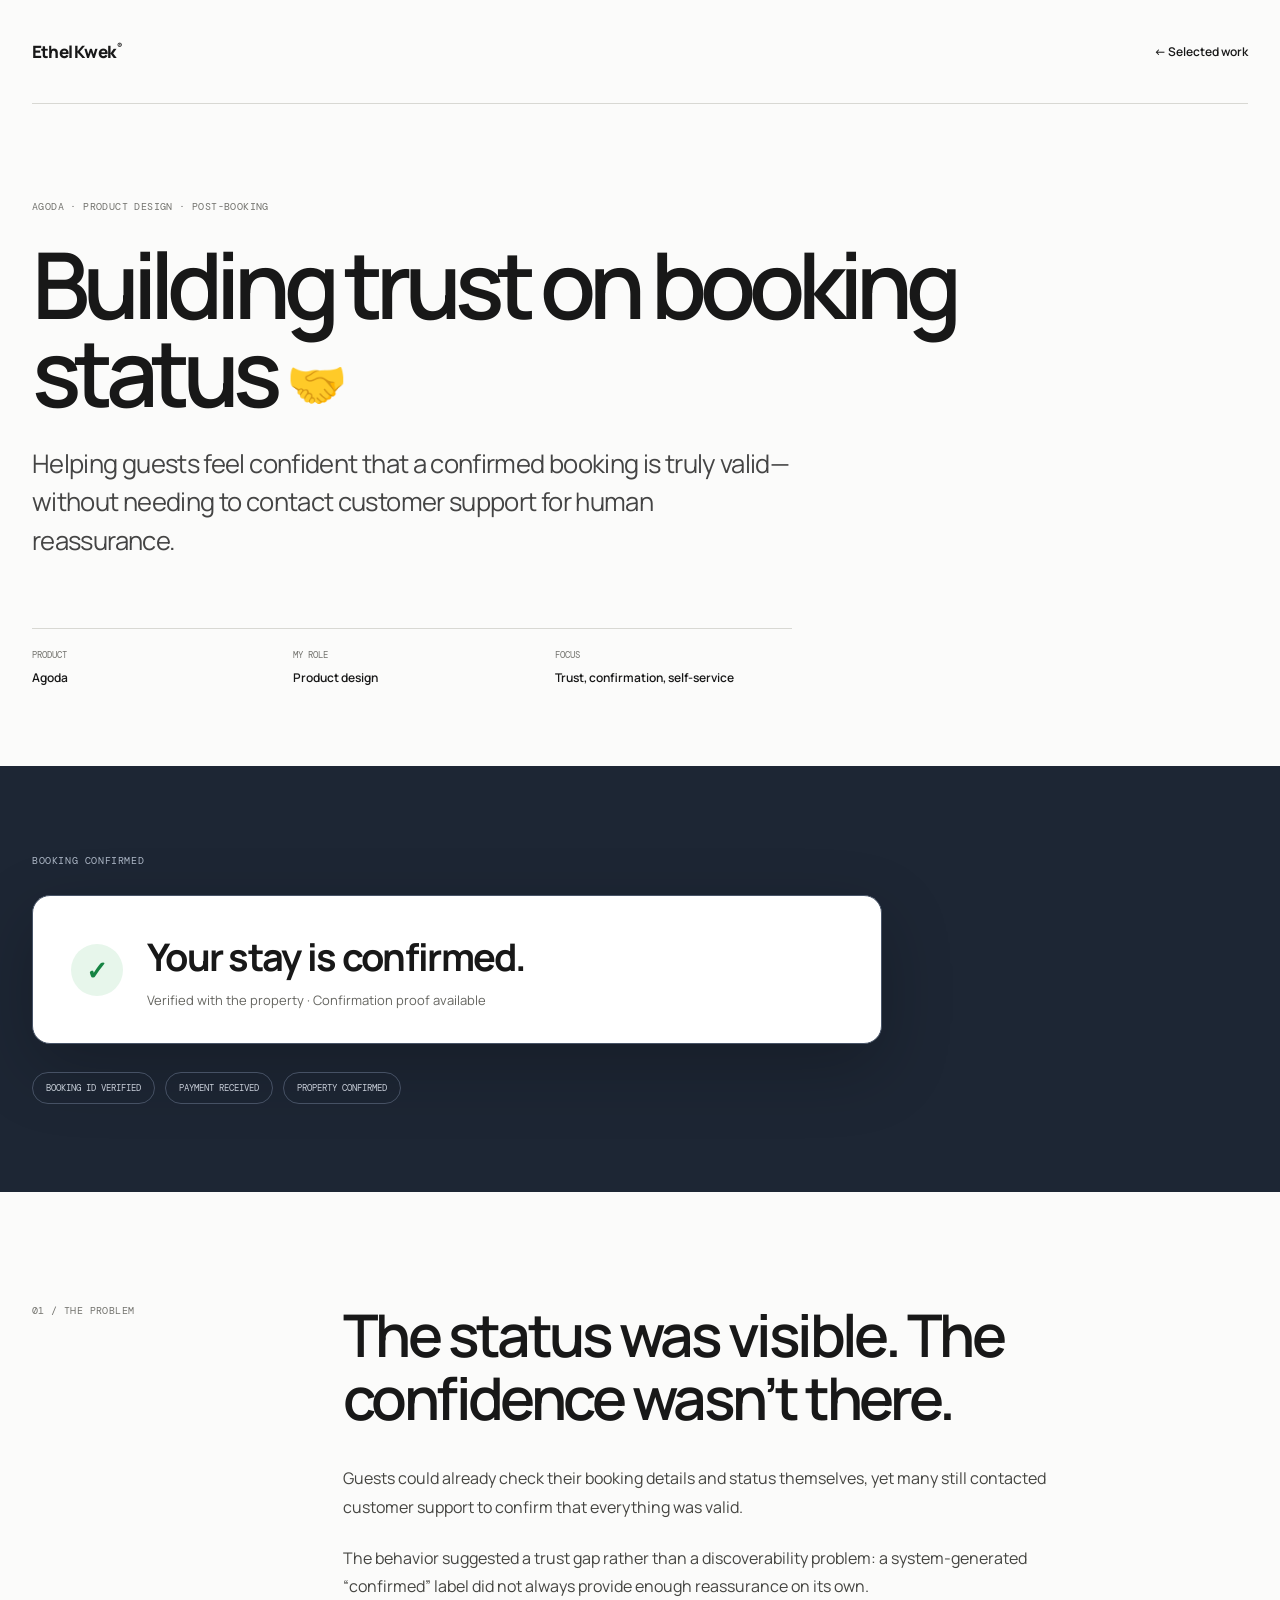
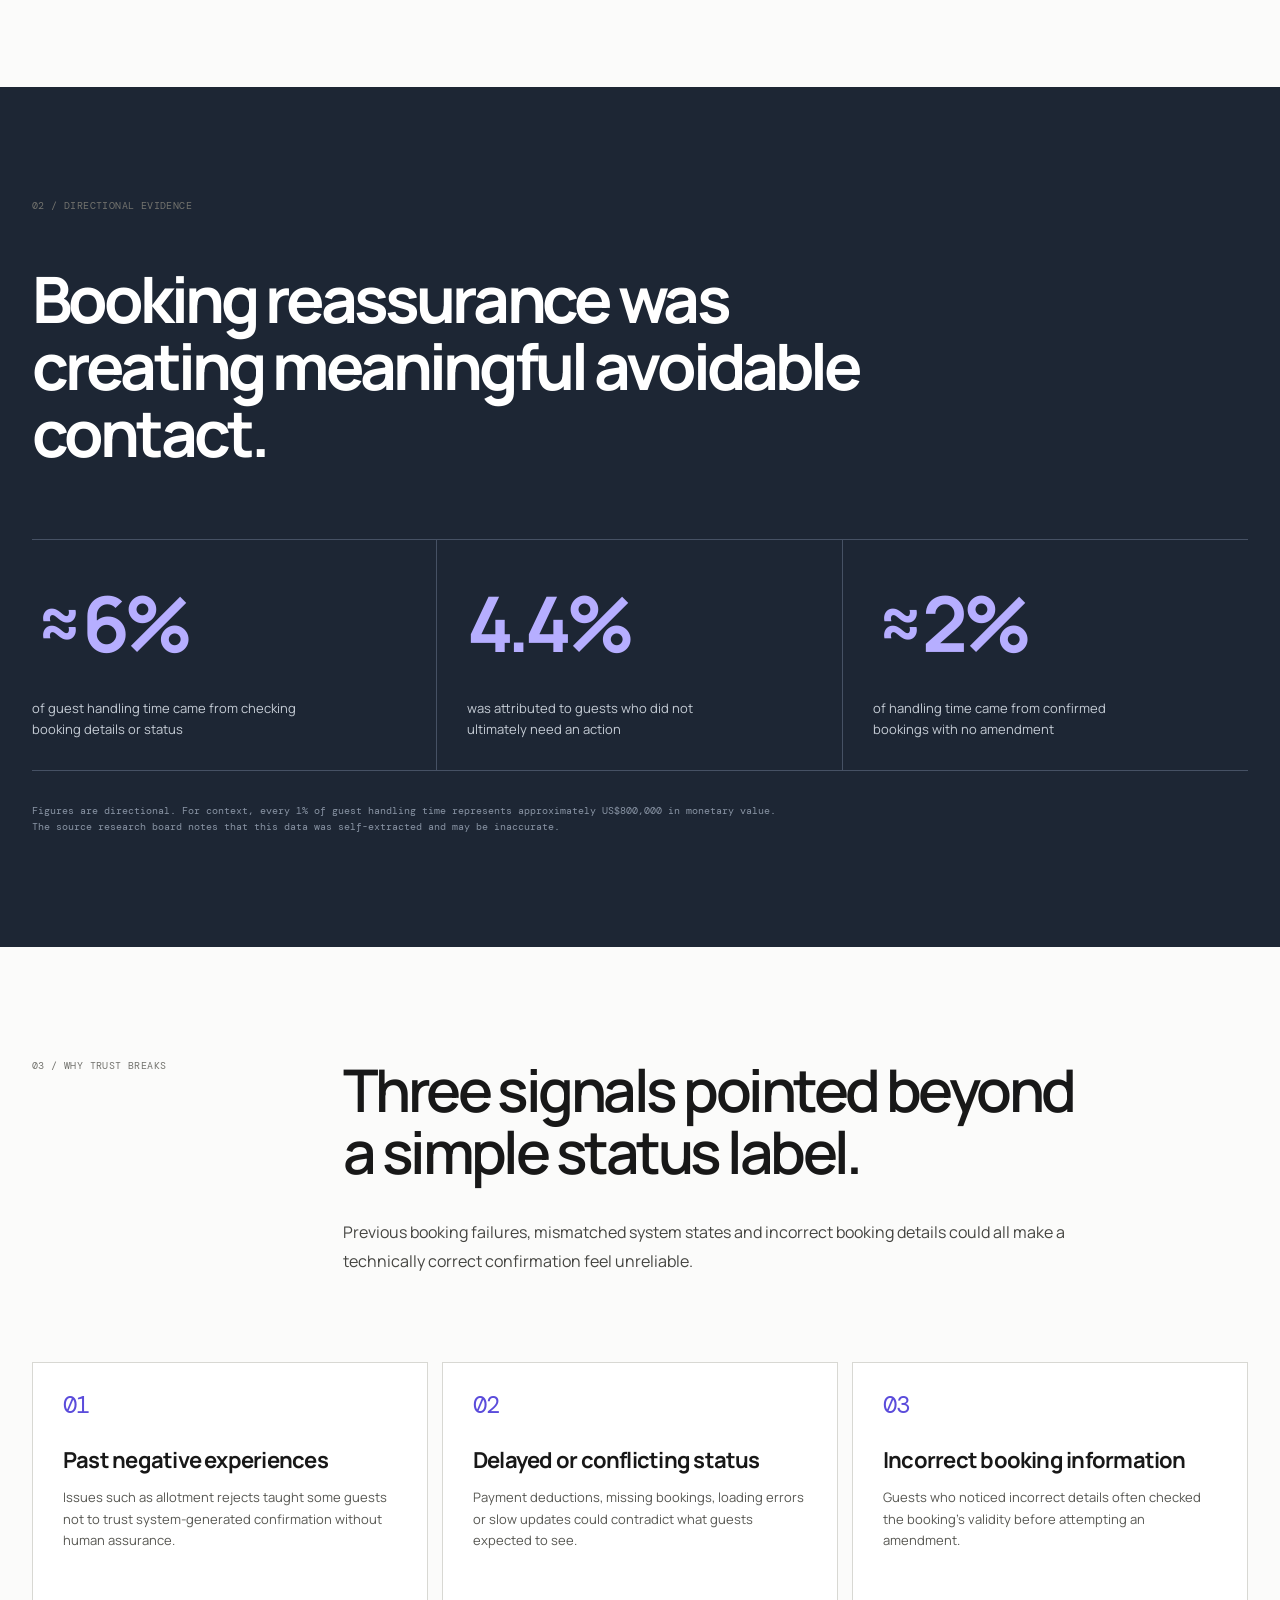
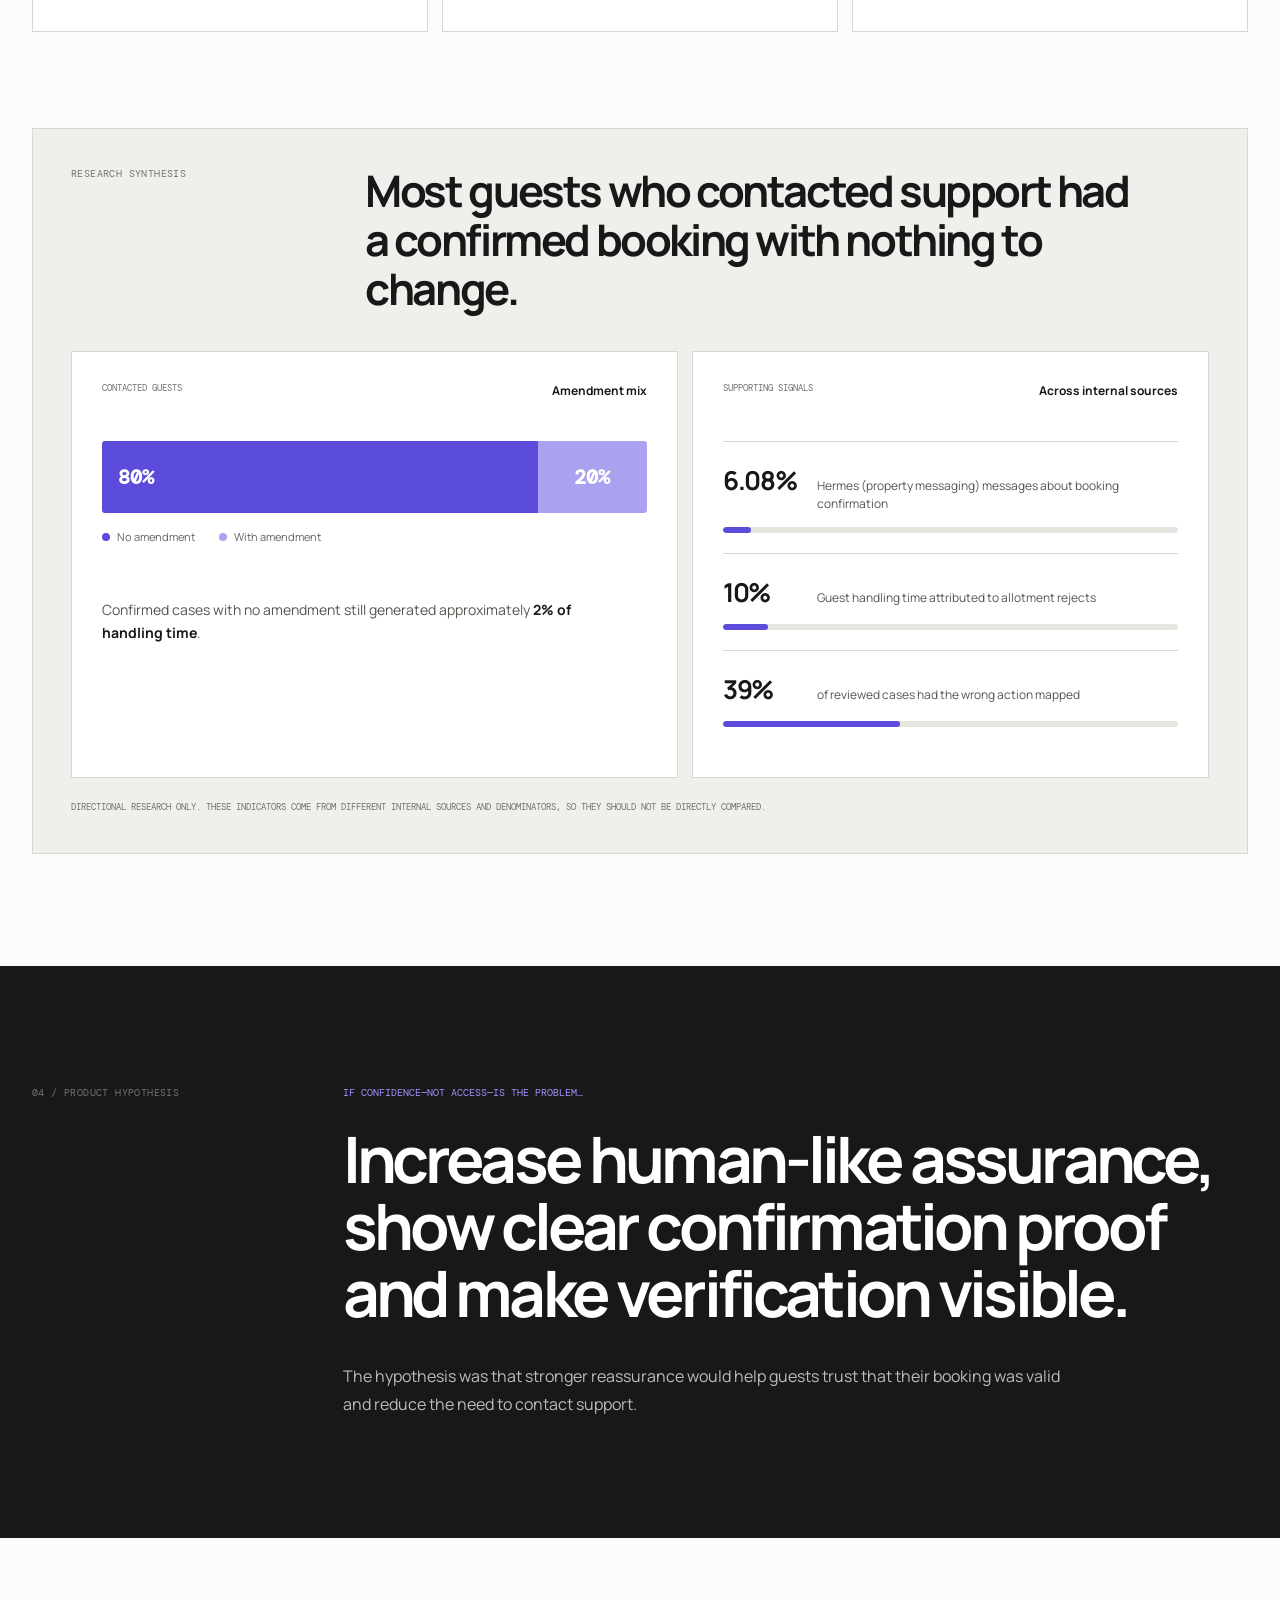
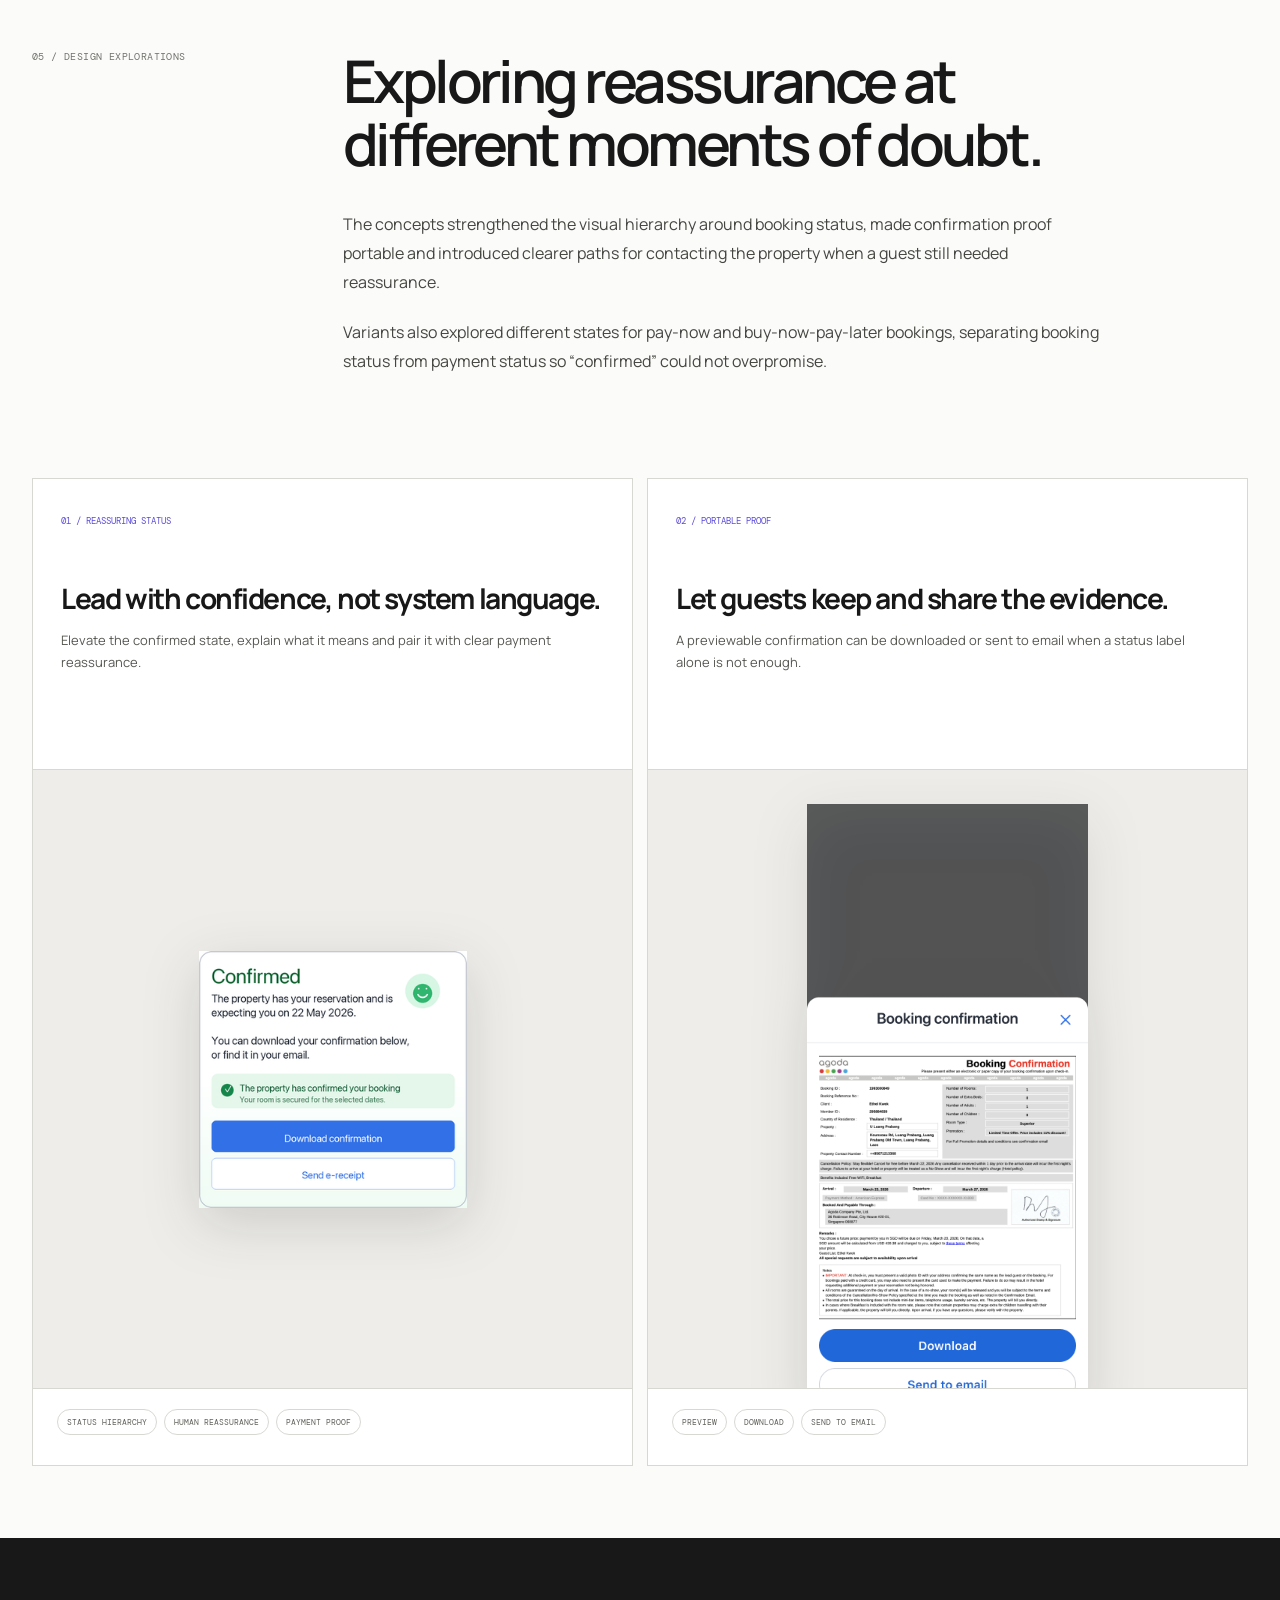
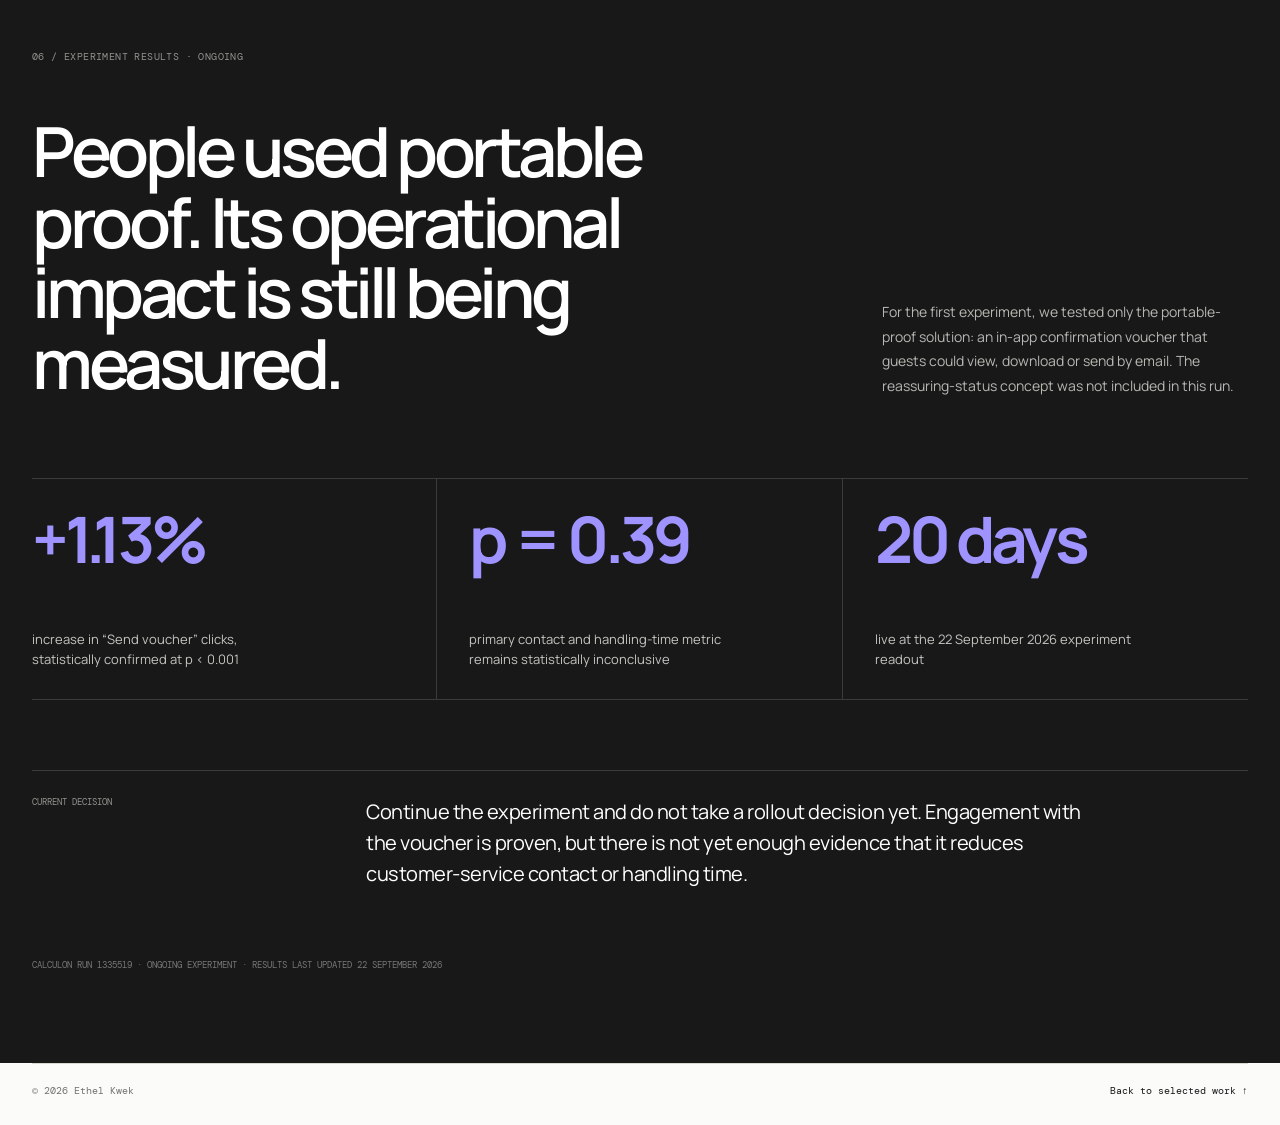
==== building-trust-booking-status.html @ 735b3325 "Add portfolio site" ====
<!doctype html>
<html lang="en">
  <head>
    <meta charset="UTF-8" />
    <meta name="viewport" content="width=device-width, initial-scale=1.0" />
    <meta name="description" content="Building trust on booking status — an Agoda product design case study by Ethel Kwek." />
    <title>Building trust on booking status — Ethel Kwek</title>
    <link rel="preconnect" href="https://fonts.googleapis.com" />
    <link rel="preconnect" href="https://fonts.gstatic.com" crossorigin />
    <link href="https://fonts.googleapis.com/css2?family=DM+Mono:wght@400;500&amp;family=Manrope:wght@400;500;600;700;800&amp;display=swap" rel="stylesheet" />
    <link rel="stylesheet" href="case-study.css" />
  </head>
  <body>
    <nav class="case-nav case-wrap">
      <a class="wordmark" href="index.html">Ethel Kwek<span>®</span></a>
      <a class="back-link" href="index.html#work">← Selected work</a>
    </nav>

    <main>
      <header class="case-hero case-wrap">
        <p class="case-kicker">Agoda · Product design · Post-booking</p>
        <h1>Building trust on booking status <span>🤝</span></h1>
        <p class="case-lead">Helping guests feel confident that a confirmed booking is truly valid—without needing to contact customer support for human reassurance.</p>
        <dl class="case-meta">
          <div><dt>Product</dt><dd>Agoda</dd></div>
          <div><dt>My role</dt><dd>Product design</dd></div>
          <div><dt>Focus</dt><dd>Trust, confirmation, self-service</dd></div>
        </dl>
      </header>

      <section class="trust-hero" aria-label="Booking confirmation concept">
        <div class="trust-hero-inner case-wrap">
          <p class="trust-overline">Booking confirmed</p>
          <div class="trust-confirmation">
            <span class="trust-check">✓</span>
            <div><strong>Your stay is confirmed.</strong><small>Verified with the property · Confirmation proof available</small></div>
          </div>
          <div class="trust-signals"><span>Booking ID verified</span><span>Payment received</span><span>Property confirmed</span></div>
        </div>
      </section>

      <article>
        <section class="case-section case-wrap case-grid">
          <p class="section-label">01 / The problem</p>
          <div class="section-copy">
            <h2>The status was visible. The confidence wasn’t there.</h2>
            <p>Guests could already check their booking details and status themselves, yet many still contacted customer support to confirm that everything was valid.</p>
            <p>The behavior suggested a trust gap rather than a discoverability problem: a system-generated “confirmed” label did not always provide enough reassurance on its own.</p>
          </div>
        </section>

        <section class="evidence-section">
          <div class="case-wrap">
            <p class="section-label light">02 / Directional evidence</p>
            <h2 class="evidence-title">Booking reassurance was creating meaningful avoidable contact.</h2>
            <div class="evidence-grid">
              <div><strong>≈6%</strong><span>of guest handling time came from checking booking details or status</span></div>
              <div><strong>4.4%</strong><span>was attributed to guests who did not ultimately need an action</span></div>
              <div><strong>≈2%</strong><span>of handling time came from confirmed bookings with no amendment</span></div>
            </div>
            <p class="data-note">Figures are directional. For context, every 1% of guest handling time represents approximately US$800,000 in monetary value. The source research board notes that this data was self-extracted and may be inaccurate.</p>
          </div>
        </section>

        <section class="case-section case-wrap case-grid">
          <p class="section-label">03 / Why trust breaks</p>
          <div class="section-copy">
            <h2>Three signals pointed beyond a simple status label.</h2>
            <p>Previous booking failures, mismatched system states and incorrect booking details could all make a technically correct confirmation feel unreliable.</p>
          </div>
        </section>

        <div class="cause-grid case-wrap">
          <article><span>01</span><h3>Past negative experiences</h3><p>Issues such as allotment rejects taught some guests not to trust system-generated confirmation without human assurance.</p></article>
          <article><span>02</span><h3>Delayed or conflicting status</h3><p>Payment deductions, missing bookings, loading errors or slow updates could contradict what guests expected to see.</p></article>
          <article><span>03</span><h3>Incorrect booking information</h3><p>Guests who noticed incorrect details often checked the booking’s validity before attempting an amendment.</p></article>
        </div>

        <section class="research-viz case-wrap" aria-labelledby="research-viz-title">
          <div class="research-viz-heading">
            <p class="section-label">Research synthesis</p>
            <h3 id="research-viz-title">Most guests who contacted support had a confirmed booking with nothing to change.</h3>
          </div>
          <div class="research-viz-grid">
            <article class="amendment-viz">
              <div class="viz-card-title"><span>Contacted guests</span><strong>Amendment mix</strong></div>
              <div class="split-bar" aria-label="80 percent no amendment and 20 percent with amendment">
                <span class="no-amendment">80%</span><span class="with-amendment">20%</span>
              </div>
              <div class="split-legend"><span><i class="legend-purple"></i>No amendment</span><span><i class="legend-lilac"></i>With amendment</span></div>
              <p>Confirmed cases with no amendment still generated approximately <strong>2% of handling time</strong>.</p>
            </article>
            <article class="signal-viz">
              <div class="viz-card-title"><span>Supporting signals</span><strong>Across internal sources</strong></div>
              <div class="signal-row">
                <div><strong>6.08%</strong><span>Hermes (property messaging) messages about booking confirmation</span></div>
                <div class="signal-meter"><i style="--value:6.08%"></i></div>
              </div>
              <div class="signal-row">
                <div><strong>10%</strong><span>Guest handling time attributed to allotment rejects</span></div>
                <div class="signal-meter"><i style="--value:10%"></i></div>
              </div>
              <div class="signal-row">
                <div><strong>39%</strong><span>of reviewed cases had the wrong action mapped</span></div>
                <div class="signal-meter"><i style="--value:39%"></i></div>
              </div>
            </article>
          </div>
          <p class="viz-note">Directional research only. These indicators come from different internal sources and denominators, so they should not be directly compared.</p>
        </section>

        <section class="hypothesis-section">
          <div class="case-wrap hypothesis-grid">
            <p class="section-label light">04 / Product hypothesis</p>
            <div>
              <p class="hypothesis-kicker">If confidence—not access—is the problem…</p>
              <h2>Increase human-like assurance, show clear confirmation proof and make verification visible.</h2>
              <p>The hypothesis was that stronger reassurance would help guests trust that their booking was valid and reduce the need to contact support.</p>
            </div>
          </div>
        </section>

        <section class="case-section case-wrap case-grid final-section">
          <p class="section-label">05 / Design explorations</p>
          <div class="section-copy">
            <h2>Exploring reassurance at different moments of doubt.</h2>
            <p>The concepts strengthened the visual hierarchy around booking status, made confirmation proof portable and introduced clearer paths for contacting the property when a guest still needed reassurance.</p>
            <p>Variants also explored different states for pay-now and buy-now-pay-later bookings, separating booking status from payment status so “confirmed” could not overpromise.</p>
          </div>
        </section>

        <div class="exploration-story case-wrap">
          <article class="exploration-stage reassurance-stage">
            <header><span>01 / Reassuring status</span><h3>Lead with confidence, not system language.</h3><p>Elevate the confirmed state, explain what it means and pair it with clear payment reassurance.</p></header>
            <div class="exploration-stage-visual"><img src="public/booking-status-hero.png" alt="Confirmed booking card with payment assurance and confirmation actions" /></div>
            <div class="exploration-tags"><span>Status hierarchy</span><span>Human reassurance</span><span>Payment proof</span></div>
          </article>
          <article class="exploration-stage proof-stage">
            <header><span>02 / Portable proof</span><h3>Let guests keep and share the evidence.</h3><p>A previewable confirmation can be downloaded or sent to email when a status label alone is not enough.</p></header>
            <div class="exploration-stage-visual"><img src="public/booking-confirmation-sheet.png" alt="Mobile bottom sheet previewing a downloadable booking confirmation" /></div>
            <div class="exploration-tags"><span>Preview</span><span>Download</span><span>Send to email</span></div>
          </article>
        </div>

        <section class="results-section trust-results">
          <div class="case-wrap">
            <p class="section-label light">06 / Experiment results · Ongoing</p>
            <div class="results-heading">
              <h2>People used portable proof. Its operational impact is still being measured.</h2>
              <p>For the first experiment, we tested only the portable-proof solution: an in-app confirmation voucher that guests could view, download or send by email. The reassuring-status concept was not included in this run.</p>
            </div>
            <div class="results-grid">
              <div><strong>+1.13%</strong><span>increase in “Send voucher” clicks, statistically confirmed at p &lt; 0.001</span></div>
              <div><strong>p = 0.39</strong><span>primary contact and handling-time metric remains statistically inconclusive</span></div>
              <div><strong>20 days</strong><span>live at the 22 September 2026 experiment readout</span></div>
            </div>
            <div class="results-decision">
              <p class="results-label">Current decision</p>
              <p>Continue the experiment and do not take a rollout decision yet. Engagement with the voucher is proven, but there is not yet enough evidence that it reduces customer-service contact or handling time.</p>
            </div>
            <p class="results-note">Calculon run 1335519 · Ongoing experiment · Results last updated 22 September 2026</p>
          </div>
        </section>
      </article>
    </main>

    <footer class="case-footer case-wrap">
      <p>© 2026 Ethel Kwek</p>
      <a href="index.html#work">Back to selected work ↑</a>
    </footer>
  </body>
</html>
---- case-study.css ----
:root { --ink:#181818; --paper:#fbfbfa; --line:#d8d8d3; --muted:#73736e; --purple:#5b4cdb; }
* { box-sizing:border-box; }
html { scroll-behavior:smooth; }
body { margin:0; color:var(--ink); background:var(--paper); font-family:Manrope,Arial,sans-serif; }
img { max-width:100%; }
.case-wrap { width:min(100% - 64px, 1240px); margin-inline:auto; }
.case-nav { height:104px; display:flex; align-items:center; justify-content:space-between; border-bottom:1px solid var(--line); }
.wordmark { color:var(--ink); text-decoration:none; font-size:17px; font-weight:800; letter-spacing:-.8px; }.wordmark span { font-size:8px; vertical-align:top; margin-left:2px; }
.back-link { color:var(--ink); text-decoration:none; font-size:12px; font-weight:600; }
.case-kicker,.section-label { margin:0; color:var(--muted); font:10px/1.4 "DM Mono",monospace; letter-spacing:.04em; text-transform:uppercase; }
.case-hero { padding:96px 0 80px; }.case-hero h1 { max-width:940px; margin:26px 0 28px; font-size:clamp(50px,7.2vw,104px); line-height:.96; letter-spacing:-.075em; font-weight:600; }.case-hero h1 span { font-size:.52em; vertical-align:17%; letter-spacing:0; }.case-lead { max-width:760px; margin:0; color:#444; font-size:clamp(18px,2vw,26px); line-height:1.5; letter-spacing:-.025em; }
.case-meta { display:grid; grid-template-columns:repeat(3,1fr); gap:24px; max-width:760px; margin:68px 0 0; padding-top:20px; border-top:1px solid var(--line); }.case-meta div { display:grid; gap:8px; }.case-meta dt { color:var(--muted); font:9px "DM Mono",monospace; text-transform:uppercase; }.case-meta dd { margin:0; font-size:12px; font-weight:600; }
.case-visual { display:grid; place-items:center; overflow:hidden; }.case-visual-purple { min-height:690px; padding:5vw 4vw; background:var(--purple); }.case-visual img { width:min(1180px,100%); display:block; }
.case-section { padding:112px 0 64px; }.case-grid { display:grid; grid-template-columns:minmax(150px,.42fr) 1.58fr; gap:70px; }.section-copy { max-width:760px; }.section-copy h2,.impact-title { margin:0 0 35px; font-size:clamp(34px,4.6vw,66px); line-height:1.06; letter-spacing:-.06em; font-weight:600; }.section-copy > p { margin:0 0 22px; color:#454541; font-size:16px; line-height:1.8; }.section-copy strong { color:var(--ink); }
.wide-media { margin-top:0; margin-bottom:76px; }.wide-media img { display:block; width:100%; height:auto; }.compact-media { width:min(100% - 64px,1000px); }.wide-media + .case-section { padding-top:36px; }
.impact-section { padding-block:112px; background:#181818; color:white; }.wide-media + .impact-section { padding-top:112px; }.impact-section .light { color:#999; }.impact-title { max-width:930px; margin:55px 0 75px; }.stat-grid { display:grid; grid-template-columns:repeat(3,1fr); gap:16px; }.stat-grid div { min-height:230px; padding:28px; border:1px solid #3b3b39; display:flex; flex-direction:column; justify-content:space-between; }.stat-grid strong { color:#9f94ff; font-size:clamp(40px,5vw,72px); letter-spacing:-.06em; }.stat-grid span { max-width:250px; color:#c9c9c4; font-size:13px; line-height:1.6; }.impact-section blockquote { max-width:760px; margin:88px 0 0 auto; font-family:Georgia,serif; font-size:clamp(26px,3vw,42px); line-height:1.35; font-style:italic; }.impact-section cite { display:block; margin-top:22px; color:#999; font:10px "DM Mono",monospace; text-transform:uppercase; font-style:normal; }
.callout { margin-top:50px; padding:26px 28px; display:grid; grid-template-columns:110px 1fr; gap:25px; background:#f0efeb; }.callout span { font:9px "DM Mono",monospace; text-transform:uppercase; color:var(--muted); }.callout p { margin:0; font-size:15px; line-height:1.6; }
.flow-media { padding:42px; background:#ecebe7; }.flow-media img { display:block; width:100%; height:auto; }
.insight-grid { display:grid; grid-template-columns:1fr 1fr; gap:14px; margin-top:55px; }.insight-grid div { padding:28px; border:1px solid var(--line); }.insight-grid strong { display:block; margin-bottom:12px; font-size:13px; }.insight-grid p { margin:0; color:#555; font-size:13px; line-height:1.65; }.final-section { padding-bottom:80px; }.last-media { margin-bottom:0; }
.iteration-comparison { margin-top:10px; margin-bottom:64px; }.iteration-comparison + .case-section { padding-top:36px; }.iteration-intro { display:grid; grid-template-columns:minmax(150px,.42fr) 1.58fr; gap:70px; align-items:start; margin-bottom:45px; }.iteration-intro h3 { max-width:780px; margin:0; font-size:clamp(28px,3.5vw,48px); line-height:1.12; letter-spacing:-.055em; font-weight:600; }.iteration-grid { position:relative; display:grid; grid-template-columns:1fr 1fr; gap:22px; }.iteration-card { position:relative; margin:0; overflow:hidden; border:1px solid var(--line); background:#f3f2ee; }.iteration-card figcaption { min-height:142px; padding:25px 28px; display:flex; flex-direction:column; justify-content:space-between; border-bottom:1px solid var(--line); background:var(--paper); }.iteration-card figcaption p { max-width:470px; margin:18px 0 0; color:#575752; font-size:13px; line-height:1.6; }.iteration-tag { font:9px "DM Mono",monospace; letter-spacing:.04em; text-transform:uppercase; color:var(--muted); }.iteration-after { border-color:var(--purple); }.iteration-after figcaption { background:#f0eeff; border-color:#cfcafa; }.iteration-after .iteration-tag { color:var(--purple); }.iteration-image { width:100%; aspect-ratio:.684; background-image:url('public/checkin-06.png'); background-size:200% 100%; background-repeat:no-repeat; }.iteration-before .iteration-image { background-position:left top; }.iteration-after .iteration-image { background-position:right top; }.iteration-arrow { position:absolute; z-index:2; top:50%; left:50%; width:44px; height:44px; display:grid; place-items:center; transform:translate(-50%,-50%); border-radius:50%; background:var(--ink); color:#fff; font-size:19px; box-shadow:0 4px 18px rgba(0,0,0,.14); }
.results-section { margin-top:88px; padding:112px 0 90px; color:#fff; background:#181818; }.results-section .light { color:#92928d; }.results-heading { display:grid; grid-template-columns:1.35fr .65fr; gap:90px; align-items:end; margin:52px 0 80px; }.results-heading h2 { max-width:760px; margin:0; font-size:clamp(38px,5.4vw,76px); line-height:1.02; letter-spacing:-.065em; font-weight:600; }.results-heading p { margin:0; color:#b7b7b2; font-size:14px; line-height:1.75; }.results-grid { display:grid; grid-template-columns:repeat(3,1fr); border-top:1px solid #3b3b39; border-bottom:1px solid #3b3b39; }.results-grid div { min-height:220px; padding:28px 32px 30px 0; display:flex; flex-direction:column; justify-content:space-between; border-right:1px solid #3b3b39; }.results-grid div + div { padding-left:32px; }.results-grid div:last-child { border-right:0; }.results-grid strong { color:#9f94ff; font-size:clamp(38px,5vw,68px); line-height:1; letter-spacing:-.06em; }.results-grid span { max-width:260px; color:#c5c5c0; font-size:13px; line-height:1.55; }.results-decision { display:grid; grid-template-columns:.5fr 1.5fr; gap:40px; margin:70px 0 0; padding-top:25px; border-top:1px solid #3b3b39; }.results-decision p { margin:0; }.results-label { color:#92928d; font:9px "DM Mono",monospace; text-transform:uppercase; }.results-decision p:last-child { max-width:720px; font-size:20px; line-height:1.55; letter-spacing:-.025em; }.results-note { margin:70px 0 0; color:#777; font:9px/1.5 "DM Mono",monospace; text-transform:uppercase; }
.trust-results { margin-top:0; }
.iteration-before { background:#fff; }.iteration-before .iteration-image { position:relative; }.iteration-before .iteration-image::after { content:""; position:absolute; inset:0 0 0 auto; width:12.5%; background:#fff; }
.trust-hero { padding:88px 0; color:#fff; background:#1d2634; }.trust-hero-inner { display:grid; gap:28px; }.trust-overline { margin:0; color:#aeb8c7; font:10px "DM Mono",monospace; letter-spacing:.06em; text-transform:uppercase; }.trust-confirmation { max-width:850px; padding:34px 38px; display:flex; align-items:center; gap:24px; border:1px solid #485467; border-radius:18px; background:#fff; color:var(--ink); box-shadow:0 24px 70px rgba(0,0,0,.22); }.trust-check { width:52px; height:52px; flex:0 0 auto; display:grid; place-items:center; border-radius:50%; background:#e7f6eb; color:#168443; font-size:26px; font-weight:700; }.trust-confirmation strong { display:block; font-size:clamp(24px,3vw,38px); letter-spacing:-.045em; }.trust-confirmation small { display:block; margin-top:9px; color:#656560; font-size:13px; }.trust-signals { display:flex; flex-wrap:wrap; gap:10px; }.trust-signals span { padding:9px 13px; border:1px solid #465164; border-radius:999px; color:#c7ced8; font:9px "DM Mono",monospace; text-transform:uppercase; }
.evidence-section { padding:112px 0; color:#fff; background:#1d2634; }.evidence-title { max-width:920px; margin:52px 0 72px; font-size:clamp(38px,5vw,70px); line-height:1.05; letter-spacing:-.06em; }.evidence-grid { display:grid; grid-template-columns:repeat(3,1fr); border-block:1px solid #465164; }.evidence-grid div { min-height:230px; padding:30px 30px 30px 0; display:flex; flex-direction:column; justify-content:space-between; border-right:1px solid #465164; }.evidence-grid div + div { padding-left:30px; }.evidence-grid div:last-child { border-right:0; }.evidence-grid strong { color:#b6aeff; font-size:clamp(46px,6vw,78px); letter-spacing:-.07em; }.evidence-grid span { max-width:270px; color:#c5ccd5; font-size:13px; line-height:1.6; }.data-note { max-width:760px; margin:32px 0 0; color:#8994a4; font:10px/1.6 "DM Mono",monospace; }
.cause-grid { display:grid; grid-template-columns:repeat(3,1fr); gap:14px; margin-bottom:96px; }.cause-grid article { min-height:270px; padding:30px; border:1px solid var(--line); background:#fff; }.cause-grid article > span { display:block; color:var(--purple); font:24px/1 "DM Mono",monospace; letter-spacing:-.05em; }.cause-grid h3 { margin:28px 0 12px; font-size:22px; letter-spacing:-.035em; }.cause-grid p { margin:0; color:#575752; font-size:13px; line-height:1.65; }
.research-board { margin-top:0; margin-bottom:112px; }.research-board img { display:block; width:100%; border:1px solid #343d4a; background:#454545; }.research-board figcaption { margin-top:14px; color:var(--muted); font:9px "DM Mono",monospace; text-transform:uppercase; }
.research-viz { margin-bottom:112px; padding:38px; border:1px solid var(--line); background:#f0efeb; }.research-viz-heading { display:grid; grid-template-columns:minmax(150px,.42fr) 1.58fr; gap:70px; align-items:start; margin-bottom:38px; }.research-viz-heading h3 { max-width:790px; margin:0; font-size:clamp(28px,3.4vw,48px); line-height:1.12; letter-spacing:-.055em; }.research-viz-grid { display:grid; grid-template-columns:1.08fr .92fr; gap:14px; }.amendment-viz,.signal-viz { padding:30px; border:1px solid var(--line); background:#fff; }.viz-card-title { display:flex; justify-content:space-between; gap:20px; margin-bottom:42px; }.viz-card-title span { color:var(--muted); font:9px "DM Mono",monospace; text-transform:uppercase; }.viz-card-title strong { font-size:12px; }.split-bar { height:72px; display:flex; overflow:hidden; border-radius:3px; color:#fff; font:600 20px/1 "DM Mono",monospace; }.split-bar span { display:flex; align-items:center; padding:16px; }.no-amendment { width:80%; background:var(--purple); }.with-amendment { width:20%; justify-content:center; background:#aaa2ee; }.split-legend { display:flex; gap:24px; margin-top:16px; color:#62625d; font-size:11px; }.split-legend span { display:flex; align-items:center; gap:7px; }.split-legend i { width:8px; height:8px; display:block; border-radius:50%; }.legend-purple { background:var(--purple); }.legend-lilac { background:#aaa2ee; }.amendment-viz > p { max-width:470px; margin:54px 0 0; color:#555550; font-size:14px; line-height:1.65; }.amendment-viz > p strong { color:var(--ink); }.signal-row { padding:20px 0; border-top:1px solid var(--line); }.signal-row > div:first-child { display:grid; grid-template-columns:76px 1fr; gap:18px; align-items:baseline; }.signal-row strong { font-size:26px; letter-spacing:-.05em; }.signal-row span { color:#555550; font-size:12px; line-height:1.5; }.signal-meter { height:6px; margin-top:14px; overflow:hidden; border-radius:999px; background:#e5e4df; }.signal-meter i { width:max(var(--value),8px); height:100%; display:block; border-radius:inherit; background:var(--purple); }.viz-note { max-width:760px; margin:22px 0 0; color:var(--muted); font:9px/1.6 "DM Mono",monospace; text-transform:uppercase; }
.hypothesis-section { padding:120px 0; color:#fff; background:#181818; }.hypothesis-grid { display:grid; grid-template-columns:minmax(150px,.42fr) 1.58fr; gap:70px; }.hypothesis-kicker { margin:0 0 26px; color:#9f94ff; font:10px "DM Mono",monospace; text-transform:uppercase; }.hypothesis-section h2 { max-width:880px; margin:0; font-size:clamp(38px,5vw,70px); line-height:1.05; letter-spacing:-.06em; }.hypothesis-section h2 + p { max-width:720px; margin:36px 0 0; color:#bdbdb8; font-size:16px; line-height:1.75; }
.exploration-board { margin-top:0; margin-bottom:70px; }.exploration-board img { display:block; width:100%; border:1px solid #4b535f; background:#454545; }.exploration-board figcaption,.exploration-card figcaption > span { color:var(--muted); font:9px "DM Mono",monospace; text-transform:uppercase; }.exploration-board figcaption { margin-top:14px; }
.exploration-detail-grid { display:grid; grid-template-columns:1fr 1fr; gap:18px; margin-bottom:72px; }.exploration-card { margin:0; border:1px solid var(--line); background:#fff; }.exploration-visual { min-height:690px; padding:46px; display:grid; place-items:center; background:#eeede9; }.exploration-visual img { display:block; width:auto; max-width:100%; max-height:610px; filter:drop-shadow(0 16px 30px rgba(24,24,24,.14)); }.exploration-card figcaption { padding:30px; }.exploration-card h3 { margin:18px 0 12px; font-size:23px; line-height:1.2; letter-spacing:-.04em; }.exploration-card p { margin:0; color:#575752; font-size:13px; line-height:1.7; }
.exploration-story { display:grid; grid-template-columns:repeat(2,1fr); gap:14px; margin-bottom:72px; }.exploration-stage { min-width:0; display:flex; flex-direction:column; overflow:hidden; border:1px solid var(--line); background:#fff; }.exploration-stage header { min-height:290px; padding:28px; }.exploration-stage header > span { color:var(--purple); font:9px "DM Mono",monospace; text-transform:uppercase; }.exploration-stage h3 { margin:54px 0 14px; font-size:clamp(23px,2.2vw,31px); line-height:1.12; letter-spacing:-.05em; }.exploration-stage header p { margin:0; color:#575752; font-size:13px; line-height:1.7; }.exploration-stage-visual { height:620px; padding:34px 24px; display:grid; place-items:center; overflow:hidden; border-block:1px solid var(--line); background:#eeede9; }.exploration-stage-visual img { display:block; width:auto; max-width:87%; max-height:87%; filter:drop-shadow(0 16px 28px rgba(24,24,24,.15)); }.reassurance-stage .exploration-stage-visual img { width:min(78%,268px); }.proof-stage .exploration-stage-visual { place-items:start center; }.proof-stage .exploration-stage-visual img { height:75%; max-height:75%; }.exploration-tags { min-height:76px; padding:20px 24px; display:flex; flex-wrap:wrap; align-content:flex-start; gap:7px; }.exploration-tags span { padding:7px 9px; border:1px solid var(--line); border-radius:999px; color:#62625d; font:8px "DM Mono",monospace; text-transform:uppercase; }
.principle-list { margin-top:54px; border-top:1px solid var(--line); }.principle-list div { padding:24px 0; display:grid; grid-template-columns:210px 1fr; gap:28px; border-bottom:1px solid var(--line); }.principle-list strong { font-size:13px; }.principle-list span { color:#5e5e59; font-size:13px; line-height:1.6; }
.dbs-case { --dbs-red:#ef554f; --dbs-navy:#020219; }.dbs-hero { padding:86px 0; overflow:hidden; color:#fff; background:var(--dbs-red); }.dbs-hero .section-label { color:var(--dbs-navy); }.dbs-hero-grid { display:grid; grid-template-columns:.72fr 1.28fr; gap:72px; align-items:center; }.dbs-hero-copy strong { display:block; margin:28px 0 24px; font-size:clamp(42px,5.4vw,78px); line-height:1.02; letter-spacing:-.065em; }.dbs-hero-copy strong span { color:var(--dbs-navy); }.dbs-hero-copy > p:last-child { max-width:440px; margin:0; font-size:15px; line-height:1.7; }.dbs-browser-frame { height:520px; overflow:hidden; border-radius:8px; background:#fff; box-shadow:0 28px 70px rgba(90,20,15,.28); }.dbs-browser-bar { height:28px; padding-left:12px; display:flex; align-items:center; gap:6px; background:#f0efeb; }.dbs-browser-bar i { width:7px; height:7px; border-radius:50%; background:#c8c5c0; }.dbs-browser-frame img { display:block; width:100%; height:calc(100% - 28px); object-fit:cover; object-position:top left; }
.dbs-origin { display:grid; grid-template-columns:160px 1fr; margin-bottom:72px; border:1px solid var(--line); background:#fff; }.dbs-origin-illustration { padding:28px 20px; display:grid; place-items:center; border-right:1px solid var(--line); background:#f1f0ec; }.dbs-origin-illustration img { display:block; width:105px; height:auto; mix-blend-mode:multiply; }.dbs-origin-story { padding:36px 46px; }.dbs-origin-story h3 { max-width:650px; margin:20px 0 25px; font-size:clamp(30px,3.6vw,50px); line-height:1.08; letter-spacing:-.055em; }.dbs-origin-story ol { margin:0; padding:0; list-style:none; border-top:1px solid var(--line); }.dbs-origin-story li { padding:12px 0; display:grid; grid-template-columns:44px 1fr; gap:18px; border-bottom:1px solid var(--line); }.dbs-origin-story li > span { color:var(--dbs-red); font:10px "DM Mono",monospace; }.dbs-origin-story li strong { display:block; font-size:13px; }.dbs-time-shift { margin-top:20px; padding:18px 22px; display:grid; grid-template-columns:1fr auto 1fr; gap:24px; align-items:center; background:var(--dbs-navy); color:#fff; }.dbs-time-shift > div { display:grid; gap:7px; }.dbs-time-shift span { color:#9898a4; font:8px "DM Mono",monospace; text-transform:uppercase; }.dbs-time-shift strong { color:#ff7b73; font-size:20px; letter-spacing:-.035em; }.dbs-time-shift small { color:#b9b9c3; font-size:10px; line-height:1.45; }.dbs-time-shift i { color:#777784; font-style:normal; }
.dbs-facts { display:grid; grid-template-columns:repeat(4,1fr); align-items:stretch; margin-bottom:80px; border-block:1px solid var(--line); }.dbs-facts div { min-height:130px; padding:22px 24px; display:grid; grid-template-rows:auto auto; gap:8px; align-content:start; border-right:1px solid var(--line); }.dbs-facts div:first-child { padding-left:0; }.dbs-facts div:last-child { padding-right:0; border-right:0; }.dbs-facts strong { color:var(--dbs-red); font-size:clamp(38px,4.4vw,58px); line-height:1; letter-spacing:-.065em; }.dbs-facts span { max-width:190px; color:#5e5e59; font-size:12px; line-height:1.45; }
.dbs-problem { padding:112px 0; color:#fff; background:var(--dbs-navy); }.dbs-problem h2 { max-width:950px; margin:48px 0 58px; font-size:clamp(38px,5vw,70px); line-height:1.04; letter-spacing:-.06em; }.dbs-problem-grid { display:grid; grid-template-columns:repeat(3,1fr); border-block:1px solid #303044; }.dbs-problem-grid article { min-height:230px; padding:25px 26px 25px 0; border-right:1px solid #303044; }.dbs-problem-grid article + article { padding-left:26px; }.dbs-problem-grid article:last-child { border-right:0; }.dbs-problem-grid strong { display:block; color:#ff7b73; font-size:clamp(42px,5vw,68px); line-height:1; letter-spacing:-.06em; }.dbs-problem-grid h3 { margin:18px 0 8px; font-size:17px; }.dbs-problem-grid p { margin:0; color:#b9b9c3; font-size:12px; line-height:1.55; }
.dbs-flow-section { padding:112px 0; background:#efefec; }.dbs-flow-heading { display:grid; grid-template-columns:1.25fr .75fr; gap:90px; align-items:end; margin:46px 0 58px; }.dbs-flow-heading h2 { margin:0; font-size:clamp(38px,5vw,68px); line-height:1.04; letter-spacing:-.06em; }.dbs-flow-heading p { margin:0; color:#5b5b56; font-size:14px; line-height:1.7; }.dbs-flow { display:grid; grid-template-columns:repeat(4,1fr); margin:0; padding:0; list-style:none; border:1px solid var(--line); background:#fff; }.dbs-flow li { position:relative; min-height:230px; padding:25px 26px; border-right:1px solid var(--line); }.dbs-flow li:last-child { border-right:0; }.dbs-flow li:not(:last-child)::after { content:"→"; position:absolute; z-index:1; top:25px; right:-14px; width:28px; height:28px; display:grid; place-items:center; border-radius:50%; background:var(--dbs-red); color:#fff; font-size:13px; }.dbs-flow span { display:block; color:var(--dbs-red); font:500 30px/1 "DM Mono",monospace; letter-spacing:-.06em; }.dbs-flow strong { display:block; margin:18px 0 8px; font-size:18px; line-height:1.25; letter-spacing:-.03em; }.dbs-flow p { margin:0; color:#5b5b56; font-size:12px; line-height:1.55; }.dbs-target { margin:20px 0 0; color:#666660; font:10px/1.6 "DM Mono",monospace; text-transform:uppercase; }.dbs-target strong { color:var(--dbs-red); }
.dbs-design-grid { display:grid; grid-template-columns:1fr 1fr; gap:16px; margin-bottom:112px; }.dbs-design-grid figure { margin:0; overflow:hidden; border:1px solid var(--line); background:#fff; }.dbs-design-image { height:600px; padding:35px 0 0 35px; overflow:hidden; background:#ecebe7; }.dbs-design-image img { width:100%; height:100%; object-fit:cover; object-position:top left; border:1px solid #d0cfca; box-shadow:0 18px 40px rgba(20,20,20,.13); }.dbs-design-grid figcaption { min-height:210px; padding:28px; }.dbs-design-grid figcaption > span { color:var(--dbs-red); font:9px "DM Mono",monospace; text-transform:uppercase; }.dbs-design-grid h3 { margin:42px 0 12px; font-size:23px; letter-spacing:-.04em; }.dbs-design-grid p { margin:0; color:#575752; font-size:13px; line-height:1.65; }
.dbs-validation { padding:112px 0 92px; color:#fff; background:var(--dbs-navy); }.dbs-validation-heading { display:grid; grid-template-columns:1.2fr .8fr; gap:90px; align-items:end; margin:48px 0 72px; }.dbs-validation-heading h2 { margin:0; font-size:clamp(38px,5vw,70px); line-height:1.04; letter-spacing:-.06em; }.dbs-validation-heading p { margin:0; color:#b9b9c3; font-size:14px; line-height:1.7; }.dbs-validation-grid { display:grid; grid-template-columns:repeat(4,1fr); border-block:1px solid #303044; }.dbs-validation-grid div { min-height:210px; padding:28px 26px 28px 0; display:flex; flex-direction:column; justify-content:space-between; border-right:1px solid #303044; }.dbs-validation-grid div + div { padding-left:26px; }.dbs-validation-grid div:last-child { border-right:0; }.dbs-validation-grid strong { color:#ff7b73; font-size:clamp(36px,4.6vw,60px); letter-spacing:-.06em; }.dbs-validation-grid span { max-width:200px; color:#c5c5cc; font-size:12px; line-height:1.55; }.dbs-validation-note { max-width:790px; margin:32px 0 0; color:#858593; font:10px/1.65 "DM Mono",monospace; }
.dbs-validation-grid div { min-height:150px; padding-top:22px; padding-bottom:22px; display:grid; grid-template-rows:auto auto; gap:8px; align-content:start; justify-content:stretch; }.dbs-validation-grid strong { line-height:1; }
.case-footer { padding:20px 0 28px; display:flex; justify-content:space-between; border-top:1px solid var(--line); color:var(--muted); font:10px "DM Mono",monospace; }.case-footer p { margin:0; }.case-footer a { color:var(--ink); text-decoration:none; }
@media (max-width:700px) { .case-wrap { width:min(100% - 36px,1240px); }.case-nav { height:82px; }.case-hero { padding:68px 0 58px; }.case-hero h1 { font-size:53px; }.case-meta { grid-template-columns:1fr; gap:18px; margin-top:48px; }.case-meta div { grid-template-columns:90px 1fr; }.case-visual-purple { min-height:auto; padding:45px 18px; }.case-section { padding-block:88px; }.case-grid { grid-template-columns:1fr; gap:35px; }.wide-media { margin-bottom:65px; }.compact-media { width:min(100% - 36px,1000px); }.stat-grid { grid-template-columns:1fr; }.stat-grid div { min-height:180px; }.impact-title { margin:38px 0 52px; }.impact-section blockquote { margin-top:65px; }.media-pair { grid-template-columns:1fr; }.media-pair figure { min-height:380px; padding:25px; }.insight-grid { grid-template-columns:1fr; }.callout { grid-template-columns:1fr; gap:10px; }.iteration-comparison { margin-bottom:85px; }.iteration-intro { grid-template-columns:1fr; gap:24px; }.iteration-grid { grid-template-columns:1fr; gap:18px; }.iteration-card figcaption { min-height:auto; }.iteration-arrow { position:relative; top:auto; left:50%; margin:-3px 0; transform:translateX(-50%) rotate(90deg); }.last-media { margin-bottom:0; }.results-section { margin-top:85px; padding:85px 0 65px; }.results-heading { grid-template-columns:1fr; gap:28px; margin:38px 0 55px; }.results-grid { grid-template-columns:1fr; }.results-grid div,.results-grid div + div { min-height:170px; padding:24px 0; border-right:0; border-bottom:1px solid #3b3b39; }.results-grid div:last-child { border-bottom:0; }.results-decision { grid-template-columns:1fr; gap:16px; }.results-decision p:last-child { font-size:18px; } }
@media (max-width:700px) { .wide-media + .case-section,.iteration-comparison + .case-section { padding-top:28px; }.wide-media + .impact-section { padding-top:88px; }.iteration-comparison { margin-bottom:54px; }.results-section { margin-top:64px; } }
@media (max-width:700px) { .trust-hero { padding:58px 0; }.trust-confirmation { padding:24px 20px; align-items:flex-start; }.trust-check { width:42px; height:42px; }.trust-signals { gap:7px; }.evidence-section { padding:88px 0; }.evidence-title { margin:38px 0 52px; }.evidence-grid { grid-template-columns:1fr; }.evidence-grid div,.evidence-grid div + div { min-height:165px; padding:24px 0; border-right:0; border-bottom:1px solid #465164; }.evidence-grid div:last-child { border-bottom:0; }.cause-grid { grid-template-columns:1fr; margin-bottom:65px; }.cause-grid article { min-height:230px; }.cause-grid h3 { margin-top:48px; }.research-board { margin-bottom:80px; }.hypothesis-section { padding:88px 0; }.hypothesis-grid { grid-template-columns:1fr; gap:34px; }.principle-list div { grid-template-columns:1fr; gap:9px; } }
@media (max-width:700px) { .exploration-board { margin-bottom:48px; }.exploration-detail-grid { grid-template-columns:1fr; margin-bottom:45px; }.exploration-visual { min-height:auto; padding:28px 22px; }.exploration-visual img { max-height:560px; }.exploration-card figcaption { padding:24px; } }
@media (max-width:700px) { .cause-grid h3 { margin-top:24px; } }
@media (max-width:700px) { .research-viz { margin-bottom:80px; padding:22px; }.research-viz-heading { grid-template-columns:1fr; gap:22px; }.research-viz-grid { grid-template-columns:1fr; }.amendment-viz,.signal-viz { padding:22px; }.viz-card-title { margin-bottom:30px; }.split-bar { height:58px; font-size:15px; }.split-bar span { padding:10px; }.amendment-viz > p { margin-top:36px; }.signal-row > div:first-child { grid-template-columns:66px 1fr; } }
@media (max-width:980px) { .exploration-story { grid-template-columns:1fr; }.exploration-stage { display:grid; grid-template-columns:.78fr 1.22fr; }.exploration-stage header { min-height:auto; }.exploration-stage h3 { margin-top:38px; }.exploration-stage-visual { height:560px; border-block:0; border-left:1px solid var(--line); }.exploration-tags { grid-column:1 / -1; border-top:1px solid var(--line); } }
@media (max-width:700px) { .exploration-stage { display:flex; }.exploration-stage-visual { height:520px; border-left:0; border-block:1px solid var(--line); }.exploration-stage header { padding:24px; }.exploration-stage h3 { margin-top:34px; }.reassurance-stage .exploration-stage-visual { height:390px; } }
@media (max-width:800px) { .dbs-hero { padding:64px 0; }.dbs-hero-grid { grid-template-columns:1fr; gap:40px; }.dbs-browser-frame { height:410px; }.dbs-origin { grid-template-columns:1fr; margin-bottom:58px; }.dbs-origin-illustration { min-height:150px; padding:22px; border-right:0; border-bottom:1px solid var(--line); }.dbs-origin-illustration img { width:82px; }.dbs-origin-story { padding:36px 40px; }.dbs-facts { grid-template-columns:1fr 1fr; margin-bottom:80px; }.dbs-facts div:nth-child(2) { border-right:0; }.dbs-facts div:nth-child(-n+2) { border-bottom:1px solid var(--line); }.dbs-problem { padding:88px 0; }.dbs-problem-grid { grid-template-columns:1fr; }.dbs-problem-grid article,.dbs-problem-grid article + article { min-height:190px; padding:25px 0; border-right:0; border-bottom:1px solid #303044; }.dbs-problem-grid article:last-child { border-bottom:0; }.dbs-problem-grid h3 { margin-top:18px; }.dbs-flow-section { padding:88px 0; }.dbs-flow-heading,.dbs-validation-heading { grid-template-columns:1fr; gap:28px; }.dbs-flow { grid-template-columns:1fr; }.dbs-flow li { min-height:190px; border-right:0; border-bottom:1px solid var(--line); }.dbs-flow li:last-child { border-bottom:0; }.dbs-flow li:not(:last-child)::after { top:auto; right:24px; bottom:-14px; transform:rotate(90deg); }.dbs-flow strong { margin-top:18px; }.dbs-design-grid { grid-template-columns:1fr; margin-bottom:80px; }.dbs-design-image { height:500px; }.dbs-validation { padding:88px 0 70px; }.dbs-validation-grid { grid-template-columns:1fr 1fr; }.dbs-validation-grid div:nth-child(2) { border-right:0; }.dbs-validation-grid div:nth-child(-n+2) { border-bottom:1px solid #303044; } }
@media (max-width:520px) { .dbs-browser-frame { height:330px; }.dbs-origin-story { padding:30px 24px; }.dbs-origin-story li { grid-template-columns:32px 1fr; }.dbs-time-shift { grid-template-columns:1fr; gap:14px; }.dbs-time-shift i { transform:rotate(90deg); justify-self:start; }.dbs-facts { grid-template-columns:1fr; }.dbs-facts div,.dbs-facts div + div { min-height:155px; padding:24px 0; border-right:0; border-bottom:1px solid var(--line); }.dbs-facts div:last-child { border-bottom:0; }.dbs-design-image { height:390px; padding:22px 0 0 22px; }.dbs-validation-grid { grid-template-columns:1fr; }.dbs-validation-grid div,.dbs-validation-grid div + div { min-height:155px; padding:24px 0; border-right:0; border-bottom:1px solid #303044; }.dbs-validation-grid div:last-child { border-bottom:0; } }
@media (min-width:521px) and (max-width:800px) { .dbs-facts div:nth-child(odd),.dbs-validation-grid div:nth-child(odd) { padding-left:0; }.dbs-facts div:nth-child(even),.dbs-validation-grid div:nth-child(even) { padding-right:0; } }
@media (max-width:520px) { .dbs-validation-grid div,.dbs-validation-grid div + div { min-height:130px; padding:20px 0; } }

/* VIVR North Star */
.vivr-case { --vivr-ink:#111630; --vivr-blue:#2067da; --vivr-blue-soft:#eef1ff; --vivr-yellow:#f4df74; }.vivr-case .case-hero h1 { max-width:1050px; }
.vivr-hero { padding:94px 0 88px; overflow:hidden; color:#fff; background:var(--vivr-ink); }.vivr-hero-grid { display:grid; grid-template-columns:.78fr 1.22fr; gap:70px; align-items:center; }.vivr-hero-copy .section-label { color:#9ca8cb; }.vivr-hero-copy h2 { max-width:520px; margin:30px 0 24px; font-size:clamp(42px,5vw,72px); line-height:1.02; letter-spacing:-.065em; font-weight:600; }.vivr-hero-copy > p:last-child { max-width:470px; margin:0; color:#c4cae0; font-size:15px; line-height:1.7; }
.vivr-device-pair { position:relative; min-height:640px; display:flex; justify-content:center; align-items:center; gap:24px; }.vivr-device-pair::before { content:""; position:absolute; width:530px; height:530px; border-radius:50%; background:#232d59; }.vivr-phone { position:relative; z-index:1; width:260px; height:555px; padding:8px; border-radius:42px; background:linear-gradient(105deg,#53545b,#f0f0ef 13%,#4a4b52 31%,#15161c 58%,#babac0 86%,#4c4d54); box-shadow:0 30px 70px rgba(0,0,0,.4); }.vivr-phone-menu { transform:translateY(25px) rotate(-4deg); }.vivr-phone-status { transform:translateY(-22px) rotate(3deg); }.vivr-notch { position:absolute; z-index:3; top:17px; left:50%; width:74px; height:20px; transform:translateX(-50%); border-radius:999px; background:#07080c; }.vivr-screen { height:100%; overflow:hidden; border:3px solid #0b0c11; border-radius:34px; color:#171923; background:#fff; }.vivr-appbar { height:66px; padding:28px 18px 12px; display:flex; justify-content:space-between; align-items:center; border-bottom:1px solid #ececec; font-size:9px; }.vivr-appbar i { font-style:normal; letter-spacing:1px; }.vivr-booking { margin:10px 12px 0; padding:8px; display:flex; gap:8px; align-items:center; border-radius:9px; background:#f1f3f8; }.vivr-booking img { width:34px; height:34px; border-radius:5px; object-fit:cover; }.vivr-booking span { display:flex; flex-direction:column; }.vivr-booking b { font-size:8px; }.vivr-booking small { margin-top:3px; color:#777b88; font-size:6px; }.vivr-chat-body { padding:25px 14px; }.vivr-chat-body h3 { margin:12px 0 21px; font-size:17px; line-height:1.25; letter-spacing:-.04em; }.vivr-bot-dot { width:38px; height:38px; display:grid; place-items:center; border-radius:50%; color:#fff; background:var(--vivr-blue); font-size:13px; font-weight:800; }.vivr-menu-row { margin-top:8px; padding:12px 10px; display:flex; justify-content:space-between; align-items:center; border:1px solid #e0e2e9; border-radius:8px; font-size:8px; font-weight:600; }.vivr-menu-row b { color:#777; font-size:13px; }.vivr-return { padding-top:36px; }.vivr-return h3 { text-align:center; margin-bottom:30px; }.vivr-return .vivr-bot-dot { margin:auto; }.vivr-active-card { padding:13px; display:flex; gap:10px; border:1px solid #dfe1e8; border-radius:10px; box-shadow:0 8px 20px rgba(30,40,80,.08); }.vivr-card-icon { width:34px; height:34px; flex:0 0 34px; display:grid; place-items:center; border-radius:7px; color:#d87800; background:#fff2d5; }.vivr-active-card div { display:flex; flex-direction:column; }.vivr-active-card b { font-size:8px; }.vivr-active-card small { margin-top:5px; color:#6f7380; font-size:6px; }.vivr-active-card strong { color:#d87800; }.vivr-return button { width:100%; margin:12px 0 22px; border:0; color:var(--vivr-blue); background:none; font:600 8px Manrope,sans-serif; }
.vivr-evidence { padding:112px 0 92px; color:#fff; background:#1a2142; }.vivr-evidence .light,.vivr-continuity .light { color:#8f9abe; }.vivr-evidence-heading { display:grid; grid-template-columns:1.2fr .8fr; gap:90px; align-items:end; margin:46px 0 70px; }.vivr-evidence-heading h2 { margin:0; font-size:clamp(40px,5vw,70px); line-height:1.03; letter-spacing:-.06em; }.vivr-evidence-heading p { margin:0; color:#b8bfd7; font-size:14px; line-height:1.7; }.vivr-stat-grid { display:grid; grid-template-columns:repeat(4,1fr); border-block:1px solid #38405f; }.vivr-stat-grid div { padding:22px 26px 26px 0; display:grid; grid-template-rows:auto auto auto auto 1fr; align-content:start; gap:10px; border-right:1px solid #38405f; }.vivr-stat-grid div + div { padding-left:26px; }.vivr-stat-grid div:last-child { border-right:0; }.vivr-stat-grid em { color:#8f9abe; font:9px/1.4 "DM Mono",monospace; text-transform:uppercase; font-style:normal; }.vivr-stat-grid b { margin:4px 0 8px; font-size:20px; line-height:1.2; letter-spacing:-.035em; }.vivr-finding-shot { width:100%; margin:0 0 10px; overflow:hidden; border:1px solid #38405f; border-radius:14px; background:#fff; }.vivr-finding-shot img { display:block; width:100%; height:auto; }.vivr-stat-grid strong { margin-top:2px; color:var(--vivr-yellow); font-size:clamp(38px,4.6vw,62px); line-height:1; letter-spacing:-.065em; }.vivr-stat-grid span { max-width:220px; color:#c5cbe0; font-size:12px; line-height:1.5; }.vivr-evidence-note { max-width:860px; margin:28px 0 0 auto; color:#8f9abe; font:10px/1.7 "DM Mono",monospace; }
.vivr-principles { padding:112px 0 72px; background:#eef1ff; }.vivr-principles-heading { display:grid; grid-template-columns:1.3fr .7fr; gap:80px; align-items:end; margin:46px 0 62px; }.vivr-principles-heading h2 { max-width:760px; margin:0; font-size:clamp(38px,5vw,68px); line-height:1.04; letter-spacing:-.06em; }.vivr-principles-heading p { margin:0; color:#5c6172; font-size:14px; line-height:1.7; }.vivr-guide { margin:0; padding:0; display:grid; grid-template-columns:repeat(5,1fr); list-style:none; border:1px solid #cfd5ee; background:#fff; }.vivr-guide li { min-height:230px; padding:24px; border-right:1px solid #dce0f0; }.vivr-guide li:last-child { border-right:0; }.vivr-guide > li > strong { display:block; color:var(--vivr-blue); font:500 42px/1 "DM Mono",monospace; }.vivr-guide h3 { margin:48px 0 10px; font-size:17px; letter-spacing:-.035em; }.vivr-guide p { margin:0; color:#626677; font-size:12px; line-height:1.55; }
.vivr-prototype-grid { display:grid; grid-template-columns:repeat(3,1fr); gap:15px; margin-bottom:112px; }.vivr-prototype-grid figure { margin:0; overflow:hidden; border:1px solid var(--line); background:#fff; }.vivr-prototype-stage { height:560px; padding:48px 24px 0; display:grid; place-items:start center; overflow:hidden; background:#e8ebf8; }.vivr-prototype-grid figure:nth-child(2) .vivr-prototype-stage { background:#f4e6a0; }.vivr-prototype-grid figure:nth-child(3) .vivr-prototype-stage { background:#dfe9df; }.vivr-mini-phone { width:245px; min-height:520px; padding:32px 17px 20px; border:7px solid #181a22; border-radius:34px 34px 0 0; background:#fff; box-shadow:0 20px 40px rgba(23,29,63,.2); }.vivr-mini-head { padding-bottom:14px; display:flex; justify-content:space-between; border-bottom:1px solid #e7e7e7; font-size:8px; font-weight:700; }.vivr-mini-head b { letter-spacing:1px; }.vivr-mini-booking { margin-top:12px; padding:8px; display:flex; gap:8px; border-radius:8px; background:#f1f3f8; }.vivr-mini-booking img { width:34px; height:34px; border-radius:5px; object-fit:cover; }.vivr-mini-booking span { display:flex; flex-direction:column; justify-content:center; }.vivr-mini-booking b { font-size:7px; }.vivr-mini-booking small { color:#777; font-size:6px; }.vivr-mini-phone h4 { margin:34px 0 18px; font-size:17px; line-height:1.25; letter-spacing:-.04em; }.vivr-mini-phone > p { margin:7px 0 0; padding:11px 9px; display:flex; justify-content:space-between; border:1px solid #e0e2e8; border-radius:7px; font-size:7px; font-weight:600; }.vivr-mini-welcome { margin:44px 0 30px; text-align:center; font-size:18px; font-weight:700; }.vivr-mini-active { padding:13px; display:flex; gap:10px; border:1px solid #dfe1e8; border-radius:9px; box-shadow:0 8px 18px rgba(30,40,80,.08); }.vivr-mini-active > span { width:34px; height:34px; flex:0 0 34px; display:grid; place-items:center; border-radius:7px; color:#c46d00; background:#fff2d5; }.vivr-mini-active div { display:flex; flex-direction:column; }.vivr-mini-active b { font-size:8px; }.vivr-mini-active small { margin:4px 0 2px; color:#c46d00; font-size:6px; font-weight:700; }.vivr-mini-active em { color:#777b85; font-size:6px; font-style:normal; }.vivr-mini-phone > button { width:100%; margin:13px 0; border:0; color:var(--vivr-blue); background:none; font:600 8px Manrope,sans-serif; }.vivr-agent-row { margin:35px 0 20px; display:flex; gap:10px; align-items:center; }.vivr-agent-row img { width:38px; height:38px; border-radius:50%; object-fit:cover; }.vivr-agent-row span { display:flex; flex-direction:column; }.vivr-agent-row b { font-size:9px; }.vivr-agent-row small { color:#777; font-size:6px; }.vivr-agent-bubble { padding:13px; border-radius:0 12px 12px 12px; color:#353017; background:#fff3b5; font-size:8px; line-height:1.55; }.vivr-mini-active.compact { margin-top:16px; box-shadow:none; }.vivr-mini-active.compact > span { color:#147a4b; background:#e0f3e8; }.vivr-prototype-grid figcaption { min-height:225px; padding:27px; }.vivr-prototype-grid figcaption > span { color:var(--vivr-blue); font:9px "DM Mono",monospace; text-transform:uppercase; }.vivr-prototype-grid h3 { margin:38px 0 12px; font-size:22px; line-height:1.2; letter-spacing:-.045em; }.vivr-prototype-grid figcaption p { margin:0; color:#595953; font-size:13px; line-height:1.65; }
.vivr-continuity { padding:96px 0; color:#fff; background:var(--vivr-ink); }.vivr-continuity h2 { max-width:900px; margin:45px 0 48px; font-size:clamp(40px,5.5vw,76px); line-height:1.02; letter-spacing:-.065em; }.vivr-journey { display:grid; grid-template-columns:1fr auto 1fr auto 1fr auto 1fr; gap:13px; align-items:start; }.vivr-journey > div { min-height:180px; padding:20px; border:1px solid #353d60; }.vivr-journey span { color:var(--vivr-yellow); font:10px "DM Mono",monospace; }.vivr-journey strong { display:block; margin:30px 0 8px; font-size:17px; }.vivr-journey p { margin:0; color:#b9c0d8; font-size:12px; line-height:1.55; }.vivr-journey > i { padding-top:22px; color:#707a9f; font-style:normal; }
@media (max-width:1000px) { .vivr-hero-grid { grid-template-columns:1fr; }.vivr-hero-copy h2 { max-width:780px; }.vivr-device-pair { min-height:600px; }.vivr-guide { grid-template-columns:repeat(3,1fr); }.vivr-guide li:nth-child(3) { border-right:0; }.vivr-guide li:nth-child(-n+3) { border-bottom:1px solid #dce0f0; }.vivr-prototype-grid { grid-template-columns:1fr; }.vivr-prototype-stage { height:540px; }.vivr-prototype-grid figcaption { min-height:auto; }.vivr-journey { grid-template-columns:1fr 1fr; }.vivr-journey > i { display:none; } }
@media (max-width:800px) { .vivr-evidence-heading,.vivr-principles-heading { grid-template-columns:1fr; gap:28px; }.vivr-stat-grid { grid-template-columns:1fr 1fr; }.vivr-stat-grid div:nth-child(2) { border-right:0; }.vivr-stat-grid div:nth-child(-n+2) { border-bottom:1px solid #38405f; }.vivr-stat-grid div:nth-child(odd) { padding-left:0; }.vivr-stat-grid div:nth-child(even) { padding-right:0; }.vivr-guide { grid-template-columns:1fr 1fr; }.vivr-guide li,.vivr-guide li:nth-child(3) { min-height:190px; border-right:1px solid #dce0f0; border-bottom:1px solid #dce0f0; }.vivr-guide li:nth-child(even) { border-right:0; }.vivr-guide li:last-child { border-bottom:0; }.vivr-guide h3 { margin-top:34px; } }
@media (max-width:620px) { .vivr-hero { padding:72px 0; }.vivr-device-pair { min-height:470px; gap:10px; }.vivr-device-pair::before { width:360px; height:360px; }.vivr-phone { width:190px; height:420px; border-radius:31px; padding:6px; }.vivr-phone-menu { transform:translate(22px,18px) rotate(-4deg); }.vivr-phone-status { transform:translate(-22px,-10px) rotate(3deg); }.vivr-notch { top:12px; width:54px; height:14px; }.vivr-screen { border-radius:25px; }.vivr-appbar { height:49px; padding:21px 12px 9px; font-size:6px; }.vivr-booking { margin:7px 8px 0; padding:6px; }.vivr-booking img { width:25px; height:25px; }.vivr-booking b { font-size:6px; }.vivr-booking small { font-size:5px; }.vivr-chat-body { padding:18px 10px; }.vivr-bot-dot { width:28px; height:28px; font-size:9px; }.vivr-chat-body h3 { margin:9px 0 15px; font-size:12px; }.vivr-menu-row { padding:8px 7px; font-size:6px; }.vivr-return { padding-top:25px; }.vivr-active-card { padding:9px; gap:7px; }.vivr-card-icon { width:25px; height:25px; flex-basis:25px; }.vivr-stat-grid { grid-template-columns:1fr; }.vivr-stat-grid div,.vivr-stat-grid div + div { min-height:130px; padding:20px 0; border-right:0; border-bottom:1px solid #38405f; }.vivr-stat-grid div:last-child { border-bottom:0; }.vivr-guide { grid-template-columns:1fr; }.vivr-guide li,.vivr-guide li:nth-child(3),.vivr-guide li:nth-child(even) { min-height:165px; border-right:0; border-bottom:1px solid #dce0f0; }.vivr-guide li:last-child { border-bottom:0; }.vivr-mini-phone { width:225px; }.vivr-journey { grid-template-columns:1fr; }.vivr-journey > div { min-height:170px; }.vivr-journey strong { margin-top:30px; } }

/* Faithful static reproductions of the VIVR prototype */
.vivr-phone,.vivr-mini-phone { font-family:-apple-system,BlinkMacSystemFont,"SF Pro Text","Helvetica Neue",Arial,sans-serif; }.vivr-phone { height:563px; padding:8px; border-radius:36px; background:#15161b; }.vivr-screen { position:relative; border:0; border-radius:29px; }.vivr-notch { top:8px; width:98px; height:20px; border-radius:0 0 12px 12px; }.vivr-statusbar { height:31px; padding:10px 16px 4px; display:flex; align-items:center; justify-content:space-between; background:#fff; font-size:8px; }.vivr-statusbar.blue { color:#fff; background:#2067da; }.vivr-statusbar img { width:44px; height:8px; object-fit:contain; }.vivr-statusbar.blue img { filter:brightness(0) invert(1); }.vivr-cs-header { height:42px; padding:10px 11px; display:flex; align-items:center; justify-content:space-between; color:#fff; background:#2067da; box-shadow:0 1px 3px rgba(4,7,10,.16); }.vivr-cs-header b { font-size:10px; }.vivr-cs-header i { font-size:20px; line-height:1; font-style:normal; font-weight:300; }.vivr-booking-context { min-height:88px; padding:9px 11px; display:flex; flex-direction:column; gap:3px; border-bottom:1px solid #edf0f9; background:#fff; }.vivr-booking-context > span { width:max-content; padding:2px 5px; border-radius:3px; color:#126c3d; background:#e3f3e9; font-size:6px; font-weight:700; }.vivr-booking-context > b { margin-top:1px; color:#24262c; font-size:9px; }.vivr-booking-context > small { color:#6d7075; font-size:6px; }.vivr-past-link { padding:9px 0 2px; color:#2067da; text-align:center; font-size:7px; font-weight:600; }.vivr-home-body { margin-top:auto; padding:12px 11px 7px; }.vivr-home-body > b { font-size:7px; }.vivr-home-body > p { margin:7px 0 7px; font-size:10px; line-height:1.35; }.vivr-intent-row { min-height:28px; padding:5px 3px; display:flex; align-items:center; justify-content:space-between; color:#24262c; font-size:7px; }.vivr-intent-row strong { color:#2067da; font-size:13px; font-weight:400; }.vivr-home-body > a { display:block; padding:4px 3px 0; color:#2067da; font-size:7px; font-weight:600; }.vivr-terms { padding:2px 11px 4px; color:#52545a; text-align:center; font-size:4.5px; line-height:1.3; }.vivr-composer { height:43px; margin:0 11px 10px; padding:4px 5px 4px 11px; display:flex; align-items:center; justify-content:space-between; border:1px solid #24262c; border-radius:24px; color:#80838a; background:#fff; font-size:6px; box-shadow:0 2px 6px rgba(4,7,10,.12); }.vivr-composer i { width:29px; height:29px; display:grid; place-items:center; border-radius:50%; color:#fff; background:#2067da; font-size:7px; font-style:normal; }.vivr-chat-header { height:47px; padding:7px 11px; display:flex; align-items:center; gap:9px; border-bottom:1px solid #edf0f9; }.vivr-chat-header > i { color:#24262c; font-size:25px; line-height:1; font-style:normal; }.vivr-chat-header > span { display:flex; flex-direction:column; }.vivr-chat-header b { font-size:9px; }.vivr-chat-header small { margin-top:2px; color:#6d7075; font-size:6px; }.vivr-reentry { padding:24px 11px 10px; }.vivr-migo { width:43px; height:43px; margin:auto; }.vivr-migo img { width:100%; height:100%; }.vivr-reentry h3 { max-width:180px; margin:10px auto 29px; text-align:center; font-size:14px; line-height:1.3; font-weight:400; letter-spacing:0; }.vivr-reentry .vivr-active-card { padding:10px; }.vivr-reentry button { display:block; margin:8px auto 18px; border:0; color:#2067da; background:none; font:600 7px inherit; }
.vivr-mini-phone { position:relative; width:245px; height:531px; min-height:0; padding:7px; overflow:hidden; border:0; border-radius:34px 34px 0 0; background:#15161b; }.vivr-mini-phone::before { content:""; position:absolute; z-index:3; top:7px; left:50%; width:92px; height:19px; transform:translateX(-50%); border-radius:0 0 12px 12px; background:#15161b; }.vivr-mini-phone > * { position:relative; z-index:1; }.vivr-mini-status { height:31px; padding:10px 16px 4px; display:flex; align-items:center; justify-content:space-between; background:#fff; font-size:8px; }.vivr-mini-status.blue { color:#fff; background:#2067da; }.vivr-mini-status img { width:44px; height:8px; }.vivr-mini-status.blue img { filter:brightness(0) invert(1); }.vivr-mini-cs-head { height:42px; padding:10px 11px; display:flex; justify-content:space-between; align-items:center; color:#fff; background:#2067da; box-shadow:0 1px 3px rgba(4,7,10,.16); font-size:10px; font-weight:700; }.vivr-mini-cs-head b { font-size:19px; line-height:1; font-weight:300; }.vivr-mini-context { padding:9px 11px; display:flex; flex-direction:column; gap:3px; border-bottom:1px solid #edf0f9; background:#fff; }.vivr-mini-context span { width:max-content; padding:2px 5px; border-radius:3px; color:#126c3d; background:#e3f3e9; font-size:6px; font-weight:700; }.vivr-mini-context b { margin-top:1px; font-size:9px; }.vivr-mini-context small { color:#6d7075; font-size:6px; }.vivr-mini-past { padding:9px 0 2px; color:#2067da; text-align:center; background:#fff; font-size:7px; font-weight:600; }.vivr-mini-home { min-height:258px; padding:35px 11px 5px; background:#fff; }.vivr-mini-home > b { font-size:7px; }.vivr-mini-home h4 { margin:7px 0 7px; font-size:10px; line-height:1.35; letter-spacing:0; font-weight:400; }.vivr-mini-home > p { min-height:28px; margin:0; padding:5px 3px; display:flex; align-items:center; justify-content:space-between; border:0; border-radius:0; font-size:7px; font-weight:400; }.vivr-mini-home > p b { color:#2067da; font-size:13px; font-weight:400; }.vivr-mini-home a { display:block; padding:5px 3px; color:#2067da; font-size:7px; font-weight:600; }.vivr-mini-compose { height:42px; margin:6px 11px 10px; padding:4px 5px 4px 11px; display:flex; align-items:center; justify-content:space-between; border:1px solid #24262c; border-radius:23px; color:#80838a; background:#fff; font-size:6px; box-shadow:0 2px 6px rgba(4,7,10,.12); }.vivr-mini-compose i { width:28px; height:28px; display:grid; place-items:center; border-radius:50%; color:#fff; background:#2067da; font-size:7px; font-style:normal; }.vivr-mini-chat-head { height:47px; padding:7px 11px; display:flex; align-items:center; gap:9px; border-bottom:1px solid #edf0f9; background:#fff; }.vivr-mini-chat-head > i { font-size:25px; line-height:1; font-style:normal; }.vivr-mini-chat-head > span { display:flex; flex-direction:column; }.vivr-mini-chat-head b { font-size:9px; }.vivr-mini-chat-head small { margin-top:2px; color:#6d7075; font-size:6px; }.vivr-mini-migo { display:block; width:44px; height:44px; margin:29px auto 9px; }.vivr-mini-welcome { max-width:180px; margin:0 auto 28px; text-align:center; font-size:14px; line-height:1.3; font-weight:400; }.vivr-mini-active { margin:0 11px; }.vivr-mini-phone > button { display:block; width:auto; margin:8px auto 13px; }.vivr-mini-intent { min-height:29px; margin:0 11px; padding:5px 3px; display:flex; align-items:center; justify-content:space-between; font-size:7px; }.vivr-mini-intent b { color:#2067da; font-size:13px; font-weight:400; }.vivr-queue-body { min-height:446px; padding:22px 13px; background:#fff; }.vivr-queue-agent { display:flex; align-items:center; gap:8px; }.vivr-queue-agent img { width:22px; height:22px; }.vivr-queue-agent span { display:flex; flex-direction:column; }.vivr-queue-agent b { font-size:8px; }.vivr-queue-agent small { color:#6d7075; font-size:6px; }.vivr-queue-card { margin-top:13px; padding:15px 12px; display:flex; flex-direction:column; align-items:center; border:1px solid #d8deef; border-radius:10px; box-shadow:0 5px 15px rgba(32,103,218,.12); }.vivr-queue-card b { font-size:8px; }.vivr-queue-card strong { margin:8px 0 2px; color:#2067da; font-size:34px; line-height:1; }.vivr-queue-card span,.vivr-queue-card small { color:#6d7075; font-size:6px; }.vivr-queue-card small { margin-top:7px; }.vivr-queue-body > p { margin:16px 0 12px; font-size:8px; line-height:1.5; }.vivr-queue-body > button { margin:0; padding:8px 11px; border:1px solid #2067da; border-radius:5px; color:#2067da; background:#fff; font:600 7px inherit; }
@media (max-width:620px) { .vivr-phone { width:190px; height:426px; padding:6px; }.vivr-notch { top:6px; width:72px; height:15px; }.vivr-statusbar { height:24px; padding:8px 11px 3px; }.vivr-statusbar img { width:33px; }.vivr-cs-header { height:32px; padding:7px 8px; }.vivr-cs-header b { font-size:7px; }.vivr-booking-context { min-height:66px; padding:6px 8px; gap:2px; }.vivr-booking-context > b { font-size:7px; }.vivr-home-body { padding:8px 8px 4px; }.vivr-home-body > p { font-size:8px; }.vivr-intent-row { min-height:21px; padding:3px 2px; font-size:5.5px; }.vivr-terms { display:none; }.vivr-composer { height:32px; margin:0 8px 7px; }.vivr-chat-header { height:36px; padding:5px 8px; }.vivr-reentry { padding:18px 8px 8px; }.vivr-reentry h3 { margin-bottom:20px; font-size:10px; }.vivr-migo { width:32px; height:32px; } }
.vivr-screen { display:flex; flex-direction:column; }

/* Exact VIVR North Star screens exported from the source Figma file. */
.vivr-hero-screen { position:relative; z-index:1; width:min(34.8%,304px); margin:0; overflow:hidden; border-radius:28px; background:#fff; box-shadow:0 30px 70px rgba(0,0,0,.4); }
.vivr-hero-screen img { display:block; width:100%; height:auto; }
.vivr-hero-screen-status { transform:translateY(22px) rotate(-4deg); }
.vivr-hero-screen-refund { transform:translateY(-20px) rotate(3deg); }
@media (max-width:620px) {
  .vivr-hero-screen { width:min(38.9%,203px); border-radius:20px; }
  .vivr-hero-screen-status { transform:translate(15px,18px) rotate(-4deg); }
  .vivr-hero-screen-refund { transform:translate(-15px,-10px) rotate(3deg); }
}

.vivr-finding-shot { width:50%; border-radius:10px; }
.vivr-stat-grid strong { font-size:clamp(32px,3.8vw,52px); }
.vivr-principles { padding:84px 0 56px; }
.vivr-prototype-image { display:block; width:245px; height:auto; border-radius:24px 24px 0 0; box-shadow:0 20px 40px rgba(23,29,63,.2); }
.vivr-prototype-grid figure:nth-child(2) .vivr-prototype-stage { padding-top:28px; }
.vivr-prototype-grid figure:nth-child(3) .vivr-prototype-stage { padding-top:28px; }
.vivr-prototype-grid .vivr-prototype-stage { padding-top:28px; }
.vivr-prototype-grid figcaption { padding:22px 24px 24px; }
.vivr-prototype-grid h3 { margin:16px 0 10px; }
.vivr-prototype-grid { grid-template-columns:repeat(2,1fr); gap:44px; }
.vivr-rich-media-card { grid-column:auto; }
.vivr-prototype-grid .vivr-rich-media-stage { display:flex; justify-content:center; align-items:flex-start; gap:24px; background:#e6edf8; }
.vivr-rich-media-image { display:block; width:245px; height:auto; border-radius:24px 24px 0 0; box-shadow:0 20px 40px rgba(23,29,63,.2); }
@media (max-width:1000px) { .vivr-prototype-grid { grid-template-columns:1fr; } }
@media (max-width:620px) { .vivr-prototype-image { width:225px; } }
@media (max-width:620px) { .vivr-prototype-grid .vivr-rich-media-stage { gap:12px; padding-inline:12px; justify-content:flex-start; overflow-x:auto; }.vivr-rich-media-image { width:225px; flex:0 0 225px; } }

/* HDB Smart Carparks */
.hdb-case { --hdb-teal:#0b7275; --hdb-navy:#05051f; --hdb-coral:#ef514a; --hdb-mist:#eef3f3; }
.hdb-case .case-hero h1 { max-width:1040px; }
.hdb-hero { padding:88px 0; overflow:hidden; color:#fff; background:var(--hdb-teal); }
.hdb-hero-grid { display:grid; grid-template-columns:.78fr 1.22fr; gap:64px; align-items:center; }
.hdb-hero-copy .section-label { color:#a9d0d1; }
.hdb-hero-copy h2 { max-width:520px; margin:28px 0 22px; font-size:clamp(40px,5vw,70px); line-height:1.03; letter-spacing:-.06em; }
.hdb-hero-copy p:last-child { max-width:460px; margin:0; color:#d7e9e9; font-size:15px; line-height:1.7; }
.hdb-hero img { display:block; width:80%; justify-self:center; margin-bottom:-42px; transform:translateY(-42px); mix-blend-mode:normal; }
.hdb-scale { padding:90px 0; color:#fff; background:var(--hdb-navy); }
.hdb-scale .light,.hdb-problem .light { color:#8d8d9e; }
.hdb-scale-grid { display:grid; grid-template-columns:repeat(5,1fr); margin-top:46px; border-block:1px solid #34344c; }
.hdb-scale-grid div { min-height:170px; padding:24px 24px 24px 0; display:grid; align-content:start; gap:12px; border-right:1px solid #34344c; }
.hdb-scale-grid div + div { padding-left:24px; }.hdb-scale-grid div:last-child { border-right:0; }
.hdb-scale-grid strong { color:#ff756d; font-size:clamp(34px,4vw,54px); line-height:1; letter-spacing:-.06em; }
.hdb-scale-grid span { color:#c2c2cc; font-size:12px; line-height:1.5; }
.hdb-research-grid { display:grid; grid-template-columns:repeat(4,1fr); margin-top:44px; border-block:1px solid var(--line); }
.hdb-research-grid div { padding:22px 20px 22px 0; border-right:1px solid var(--line); }.hdb-research-grid div + div { padding-left:20px; }.hdb-research-grid div:last-child { border-right:0; }
.hdb-research-grid strong { display:block; color:var(--hdb-teal); font-size:38px; line-height:1; }.hdb-research-grid span { display:block; margin-top:10px; color:#5b5b56; font-size:11px; line-height:1.45; }
.hdb-flow { margin-top:5px; margin-bottom:110px; }.hdb-flow img { display:block; width:100%; border:1px solid var(--line); }.hdb-flow figcaption,.hdb-dashboard figcaption { margin-top:14px; color:var(--muted); font:9px "DM Mono",monospace; text-transform:uppercase; }
.hdb-media-grid { display:grid; grid-template-columns:1fr 1fr; gap:18px; margin-top:-12px; margin-bottom:96px; }.hdb-media-grid figure,.hdb-source-slide,.hdb-principles-source { margin:0; }.hdb-media-grid img,.hdb-source-slide img,.hdb-principles-source img { display:block; width:100%; border:1px solid var(--line); }.hdb-media-grid figcaption,.hdb-source-slide figcaption,.hdb-principles-source figcaption { margin-top:13px; color:var(--muted); font:9px/1.5 "DM Mono",monospace; text-transform:uppercase; }
.hdb-context-media { grid-template-columns:minmax(0,760px); }
.hdb-target-experience { padding:112px 0 34px; }.hdb-target-intro { display:grid; grid-template-columns:minmax(150px,.42fr) 1.58fr; gap:70px; align-items:start; margin-bottom:58px; }.hdb-target-intro h2 { max-width:780px; margin:0 0 20px; font-size:clamp(38px,5vw,68px); line-height:1.04; letter-spacing:-.06em; font-weight:600; }.hdb-target-intro > div > p { max-width:670px; margin:0; color:#555550; font-size:15px; line-height:1.7; }.hdb-journey-card { padding:36px; border:1px solid var(--line); }.hdb-journey-operations { background:#edf5f5; }.hdb-journey-motorist { background:#f8f2ec; }.hdb-journey-heading { display:grid; grid-template-columns:170px minmax(280px,.9fr) 1.1fr; gap:34px; align-items:start; margin-bottom:34px; }.hdb-journey-heading span { color:var(--hdb-teal); font:500 10px/1.5 "DM Mono",monospace; letter-spacing:.04em; text-transform:uppercase; }.hdb-journey-heading h3 { margin:0; font-size:25px; line-height:1.18; letter-spacing:-.035em; }.hdb-journey-heading p { max-width:470px; margin:0; color:#585854; font-size:13px; line-height:1.65; }.hdb-journey-card figure { margin:0; }.hdb-journey-card img { display:block; width:100%; border:1px solid rgba(24,24,24,.12); background:#fff; }.hdb-journey-card figcaption { margin-top:13px; color:var(--muted); font:9px/1.5 "DM Mono",monospace; text-transform:uppercase; }.hdb-experience-connector { min-height:118px; display:flex; align-items:center; justify-content:center; gap:14px; color:#6c6c67; font-size:12px; }.hdb-experience-connector span { font:9px "DM Mono",monospace; letter-spacing:.04em; text-transform:uppercase; }.hdb-experience-connector i { width:34px; height:34px; display:grid; place-items:center; border-radius:50%; color:#fff; background:var(--hdb-teal); font-style:normal; }.hdb-experience-connector strong { color:var(--ink); font-size:12px; }.hdb-research-media { grid-template-columns:minmax(0,560px); margin-top:-18px; margin-bottom:72px; }
.hdb-source-slide { margin-top:-4px; margin-bottom:104px; }.hdb-source-slide img { box-shadow:0 18px 42px rgba(24,24,24,.08); }
.hdb-research-figure { width:min(100%,380px); margin:42px 0 0; }.hdb-research-figure img { display:block; width:100%; border:1px solid var(--line); }.hdb-research-figure figcaption { margin-top:11px; color:var(--muted); font:9px/1.5 "DM Mono",monospace; text-transform:uppercase; }
.hdb-flow { margin-top:22px; margin-bottom:110px; padding:42px; border:1px solid var(--line); background:#f3f4f2; }.hdb-flow-heading { display:grid; grid-template-columns:1.25fr .75fr; gap:70px; align-items:end; margin-bottom:38px; }.hdb-flow-heading h3 { max-width:720px; margin:18px 0 0; font-size:clamp(28px,3.5vw,46px); line-height:1.08; letter-spacing:-.05em; }.hdb-flow-heading > p { margin:0; color:#595954; font-size:13px; line-height:1.65; }.hdb-flow-heading > p strong { color:var(--ink); }.hdb-flow-phases { display:grid; grid-template-columns:.82fr 1.18fr 1fr; gap:12px; align-items:stretch; }.hdb-flow-phase { padding:24px; border:1px solid #d5d6d1; background:#fff; }.hdb-flow-phase-manual { border-color:#e29d98; background:#fff8f7; }.hdb-flow-phase header { display:flex; align-items:center; gap:12px; margin-bottom:22px; padding-bottom:18px; border-bottom:1px solid #e2e2de; }.hdb-flow-phase header span { color:var(--hdb-coral); font:500 12px "DM Mono",monospace; }.hdb-flow-phase h4 { margin:0; font-size:15px; }.hdb-flow-step { min-height:92px; padding:14px; display:flex; flex-direction:column; justify-content:center; gap:10px; border:1px solid #deded9; background:#fff; }.hdb-flow-step strong { font-size:12px; line-height:1.45; }.hdb-owner { width:max-content; padding:4px 7px; border-radius:999px; font:500 8px "DM Mono",monospace; letter-spacing:.03em; text-transform:uppercase; }.hdb-owner-branch { color:#334689; background:#e7ebff; }.hdb-owner-provider { color:#4e5960; background:#e9eef0; }.hdb-owner-isg { color:#8a5c16; background:#fff0d8; }.hdb-owner-ops { color:#9a3f3a; background:#ffe4e1; }.hdb-flow-phase > i { height:28px; display:grid; place-items:center; color:#8c8c86; font-style:normal; }.hdb-flow-friction { border-color:#ef9993; background:#fff0ee; }.hdb-flow-friction small { color:#9a4a45; font-size:9px; line-height:1.4; }.hdb-flow-decision { width:132px; min-height:54px; margin:auto; padding:10px 18px; display:grid; place-items:center; transform:rotate(-2deg); border:1px solid #ef9993; border-radius:50%; color:#883d39; background:#fff0ee; text-align:center; font-size:10px; font-weight:700; }.hdb-flow-result { border-color:#8abbb7; background:#eef8f6; }.hdb-flow-note { margin-top:14px; padding:17px 20px; display:grid; grid-template-columns:120px 1fr; gap:20px; border-left:3px solid var(--hdb-coral); background:#fff; }.hdb-flow-note span { color:var(--hdb-coral); font:500 9px "DM Mono",monospace; letter-spacing:.04em; text-transform:uppercase; }.hdb-flow-note p { margin:0; color:#4f4f4b; font-size:12px; line-height:1.55; }
.hdb-flow-compact { display:grid; grid-template-columns:repeat(5,1fr); gap:9px; }.hdb-flow-compact article { position:relative; min-height:180px; padding:18px; display:flex; flex-direction:column; align-items:flex-start; border:1px solid #d7d8d3; background:#fff; }.hdb-flow-compact article::after { content:"→"; position:absolute; z-index:2; top:50%; right:-14px; width:19px; height:19px; display:grid; place-items:center; transform:translateY(-50%); border-radius:50%; color:#fff; background:#777772; font-size:10px; }.hdb-flow-compact article:last-child::after { display:none; }.hdb-flow-compact b { margin-bottom:17px; color:#a2a29c; font:500 10px "DM Mono",monospace; }.hdb-flow-compact strong { margin-top:15px; font-size:12px; line-height:1.45; }.hdb-flow-compact small { margin-top:auto; padding-top:16px; color:#8a8a84; font:8px "DM Mono",monospace; letter-spacing:.04em; text-transform:uppercase; }.hdb-flow-compact .hdb-flow-compact-friction { border-color:#ef9993; background:#fff0ee; }.hdb-flow-compact .hdb-flow-compact-friction small { color:#a64a44; }.hdb-flow-compact .hdb-flow-compact-result { border-color:#8abbb7; background:#eef8f6; }
.hdb-problem { padding:110px 0; color:#fff; background:var(--hdb-coral); }.hdb-problem h2 { max-width:980px; margin:46px 0 30px; font-size:clamp(38px,5vw,70px); line-height:1.04; letter-spacing:-.06em; }.hdb-problem-lead { max-width:760px; margin:0 0 54px; color:#ffe4e1; font-size:15px; line-height:1.75; }.hdb-problem-lead strong { color:#fff; }
.hdb-problem-grid { display:grid; grid-template-columns:repeat(4,1fr); border-block:1px solid rgba(255,255,255,.34); }.hdb-problem-grid article { min-height:245px; padding:26px 24px 26px 0; border-right:1px solid rgba(255,255,255,.34); }.hdb-problem-grid article + article { padding-left:24px; }.hdb-problem-grid article:last-child { border-right:0; }.hdb-problem-grid span { color:#ffd458; font:500 26px "DM Mono",monospace; }.hdb-problem-grid h3 { margin:34px 0 10px; font-size:18px; }.hdb-problem-grid p { margin:0; color:#ffe4e1; font-size:12px; line-height:1.6; }
.hdb-principles { padding:110px 0; background:var(--hdb-mist); }.hdb-principles-heading { display:grid; grid-template-columns:1.2fr .8fr; gap:80px; align-items:end; margin:44px 0 58px; }.hdb-principles-heading h2 { margin:0; font-size:clamp(38px,5vw,68px); line-height:1.04; letter-spacing:-.06em; }.hdb-principles-heading p { margin:0; color:#5c6464; font-size:14px; line-height:1.7; }
.hdb-principle-grid { display:grid; grid-template-columns:repeat(5,1fr); gap:12px; }.hdb-principle-grid div { min-height:220px; padding:25px; display:flex; flex-direction:column; justify-content:space-between; border-radius:50% 44% 48% 42%; background:#fff; }.hdb-principle-grid strong { font-size:20px; }.hdb-principle-grid span { color:#5f6767; font-size:12px; line-height:1.55; }
.hdb-principles-source { margin-top:64px; }.hdb-principles-source img { border-color:#d3dddd; box-shadow:0 18px 45px rgba(25,60,60,.1); }
.hdb-dashboard { margin-top:0; margin-bottom:110px; overflow:hidden; }.hdb-browser-bar { height:32px; padding-left:14px; display:flex; align-items:center; gap:7px; border:1px solid var(--line); border-bottom:0; background:#efeeea; }.hdb-browser-bar i { width:8px; height:8px; border-radius:50%; background:#c4c2bd; }.hdb-dashboard > img { display:block; width:100%; border:1px solid var(--line); box-shadow:0 22px 55px rgba(26,54,54,.13); }
@media (max-width:900px) { .hdb-hero-grid { grid-template-columns:1fr; }.hdb-hero img { margin-bottom:-24px; transform:translateY(-24px); }.hdb-scale-grid { grid-template-columns:repeat(2,1fr); }.hdb-scale-grid div { border-bottom:1px solid #34344c; }.hdb-scale-grid div:nth-child(even) { border-right:0; }.hdb-problem-grid { grid-template-columns:1fr 1fr; }.hdb-problem-grid article:nth-child(2) { border-right:0; }.hdb-problem-grid article:nth-child(-n+2) { border-bottom:1px solid rgba(255,255,255,.34); }.hdb-principle-grid { grid-template-columns:repeat(3,1fr); }.hdb-principles-heading,.hdb-target-intro { grid-template-columns:1fr; gap:28px; }.hdb-journey-heading { grid-template-columns:1fr; gap:14px; }.hdb-journey-heading p { max-width:680px; }.hdb-media-grid { grid-template-columns:1fr; } }
@media (max-width:620px) { .hdb-scale-grid,.hdb-research-grid,.hdb-problem-grid,.hdb-principle-grid { grid-template-columns:1fr; }.hdb-scale-grid div,.hdb-scale-grid div + div,.hdb-research-grid div,.hdb-research-grid div + div,.hdb-problem-grid article,.hdb-problem-grid article + article { padding:22px 0; border-right:0; border-bottom:1px solid var(--line); }.hdb-scale-grid div { border-color:#34344c; }.hdb-problem-grid article { border-color:rgba(255,255,255,.34); }.hdb-principle-grid div { min-height:170px; border-radius:28px; }.hdb-journey-card { padding:22px; }.hdb-journey-card figure { overflow-x:auto; }.hdb-journey-card img { min-width:820px; }.hdb-experience-connector { min-height:100px; flex-direction:column; gap:9px; text-align:center; }.hdb-flow { margin-bottom:80px; overflow-x:auto; }.hdb-flow img { min-width:760px; }.hdb-dashboard { margin-bottom:80px; } }
@media (max-width:900px) { .hdb-flow-heading { grid-template-columns:1fr; gap:22px; }.hdb-flow-phases { grid-template-columns:1fr; }.hdb-flow-compact { grid-template-columns:1fr; }.hdb-flow-compact article { min-height:132px; }.hdb-flow-compact article::after { content:"↓"; top:auto; right:50%; bottom:-14px; transform:translateX(50%); } }
@media (max-width:620px) { .hdb-flow { padding:24px; overflow:visible; }.hdb-flow-phase { padding:20px; }.hdb-flow-note { grid-template-columns:1fr; gap:8px; } }
@media (min-width:901px) { .hdb-flow-compact article { min-height:158px; } }
.hdb-problem .section-label { color:#fff; }
.hdb-principles { padding:78px 0; }
.hdb-principles-heading { margin:32px 0 38px; }
.hdb-principle-grid { gap:10px; }
.hdb-principle-grid div { min-height:132px; padding:20px; border-radius:16px; }
.hdb-principle-grid strong { font-size:17px; }
.hdb-principle-grid span { margin-top:18px; font-size:11px; line-height:1.45; }
.hdb-principles-source { width:min(100%,340px); margin-top:36px; }
.hdb-principles-source img { width:100%; }
@media (max-width:620px) { .hdb-principles { padding:64px 0; }.hdb-principle-grid div { min-height:110px; border-radius:16px; }.hdb-principles-source { width:min(100%,300px); } }
.hdb-source-slide { width:min(100% - 64px,760px); }
.hdb-dashboard { width:min(100% - 64px,1060px); }
@media (max-width:620px) { .hdb-source-slide,.hdb-dashboard { width:min(100% - 40px,1060px); } }
.hdb-dashboard { overflow:visible; border:0; border-radius:0; background:transparent; box-shadow:none; }
.hdb-browser-frame { overflow:hidden; border:1px solid #cfd2d4; border-radius:14px; background:#fff; box-shadow:0 24px 60px rgba(25,43,49,.14); }
.hdb-browser-chrome { overflow:hidden; border-radius:13px 13px 0 0; color:#596068; background:#e9ecef; font-family:-apple-system,BlinkMacSystemFont,"Helvetica Neue",Arial,sans-serif; }
.hdb-browser-tabbar { height:36px; padding:7px 12px 0; display:flex; align-items:flex-end; gap:12px; background:#dfe3e6; }
.hdb-browser-dots { height:29px; display:flex; align-items:center; gap:6px; }
.hdb-browser-dots i { width:9px; height:9px; border-radius:50%; }
.hdb-browser-dots i:nth-child(1) { background:#ff6b62; }.hdb-browser-dots i:nth-child(2) { background:#f6bd4f; }.hdb-browser-dots i:nth-child(3) { background:#63c36d; }
.hdb-browser-tab { width:min(330px,42vw); height:29px; padding:0 12px; display:flex; align-items:center; justify-content:space-between; border-radius:8px 8px 0 0; background:#f7f8f9; font-size:10px; }
.hdb-browser-tab b { color:#8d9297; font-size:14px; font-weight:400; }.hdb-browser-new-tab { align-self:center; font-size:16px; }
.hdb-browser-toolbar { height:44px; padding:7px 12px; display:grid; grid-template-columns:auto auto 1fr auto; gap:13px; align-items:center; border-radius:13px 13px 0 0; background:#f7f8f9; border-bottom:1px solid #d8dcde; }
.hdb-browser-actions { display:flex; gap:11px; color:#747a80; font-size:17px; line-height:1; }.hdb-browser-actions span:nth-child(2) { opacity:.42; }.hdb-browser-actions span:nth-child(3) { font-size:13px; }
.hdb-browser-address { height:28px; padding:0 12px; display:flex; align-items:center; gap:8px; border:1px solid #dde0e2; border-radius:14px; background:#fff; }.hdb-browser-address span { color:#758088; font-size:12px; }.hdb-browser-address strong { overflow:hidden; color:#596068; font-size:9px; font-weight:500; text-overflow:ellipsis; white-space:nowrap; }.hdb-browser-more { color:#73797f; font-size:10px; letter-spacing:2px; }
.hdb-browser-frame > img { display:block; width:100%; border:0; border-radius:0 0 13px 13px; box-shadow:none; }
@media (max-width:620px) { .hdb-browser-tab { width:58vw; }.hdb-browser-address strong { font-size:8px; }.hdb-browser-toolbar { gap:8px; }.hdb-browser-actions { gap:7px; } }
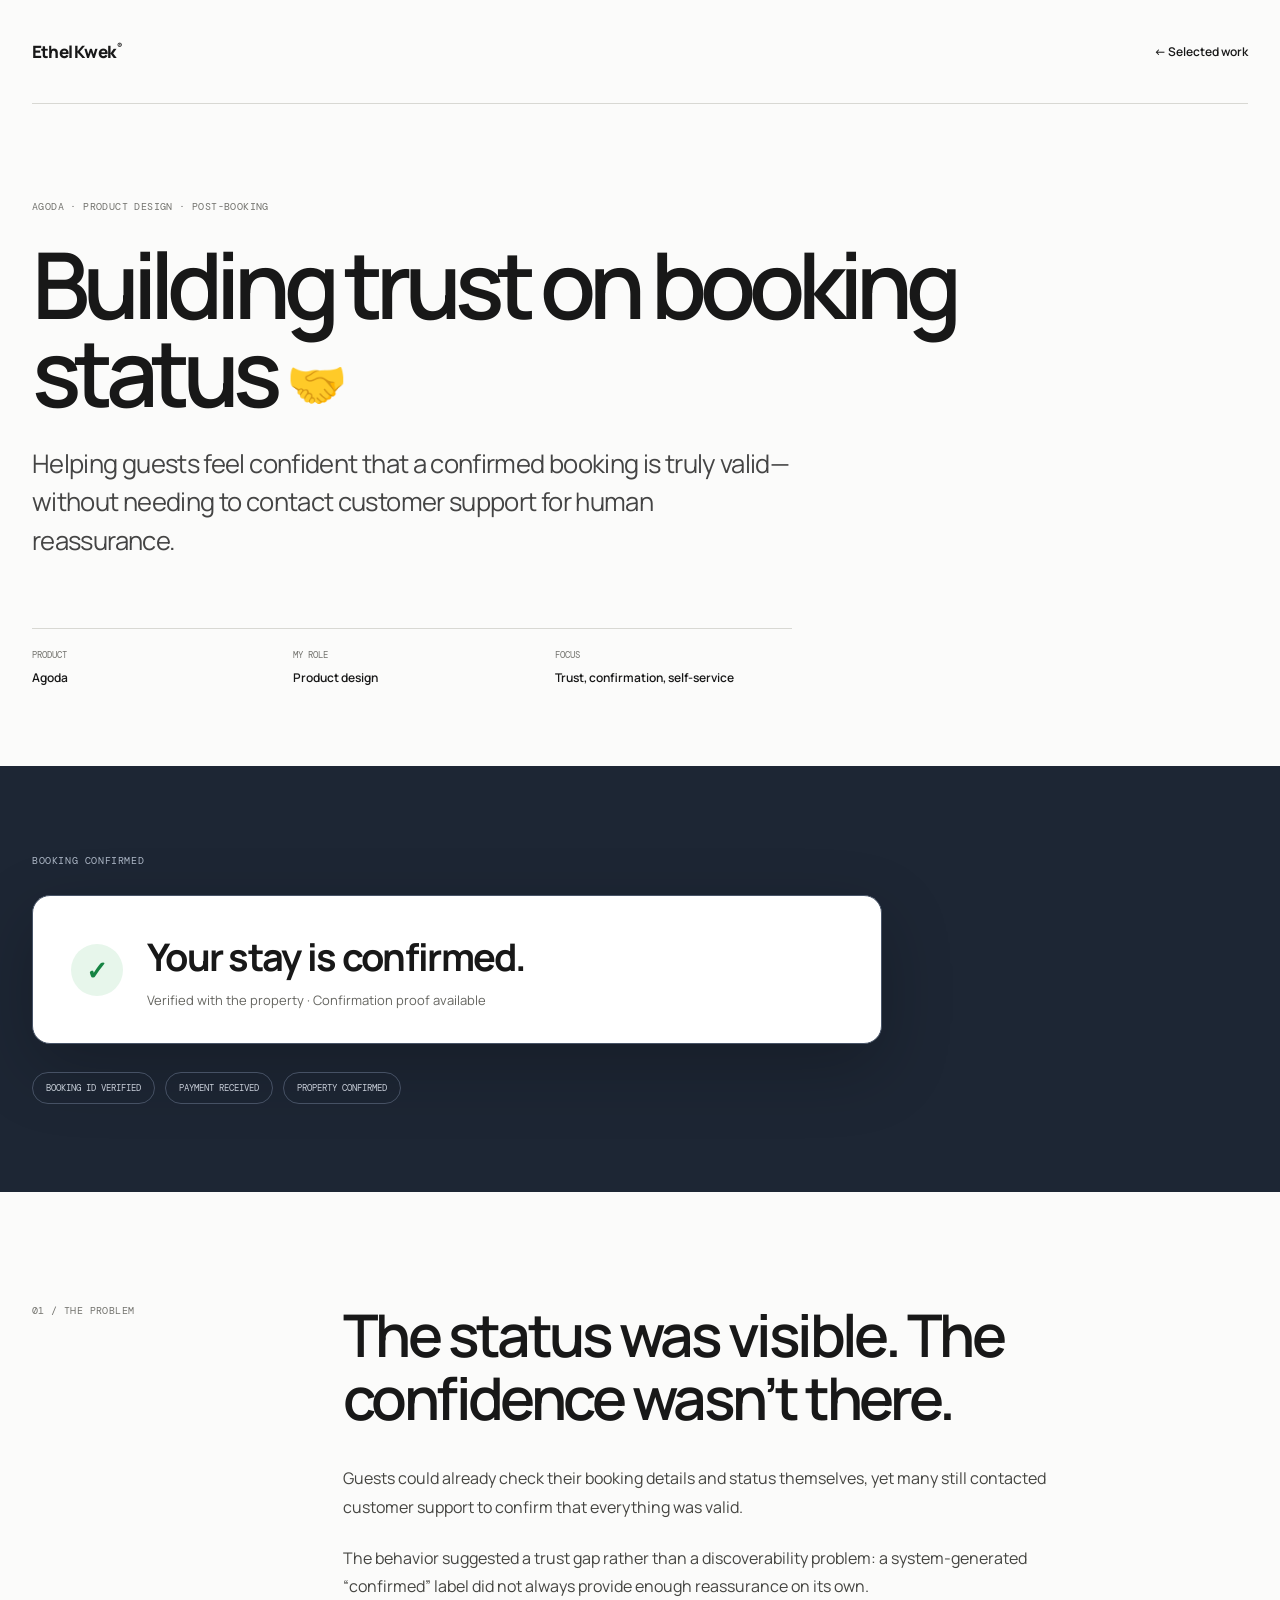
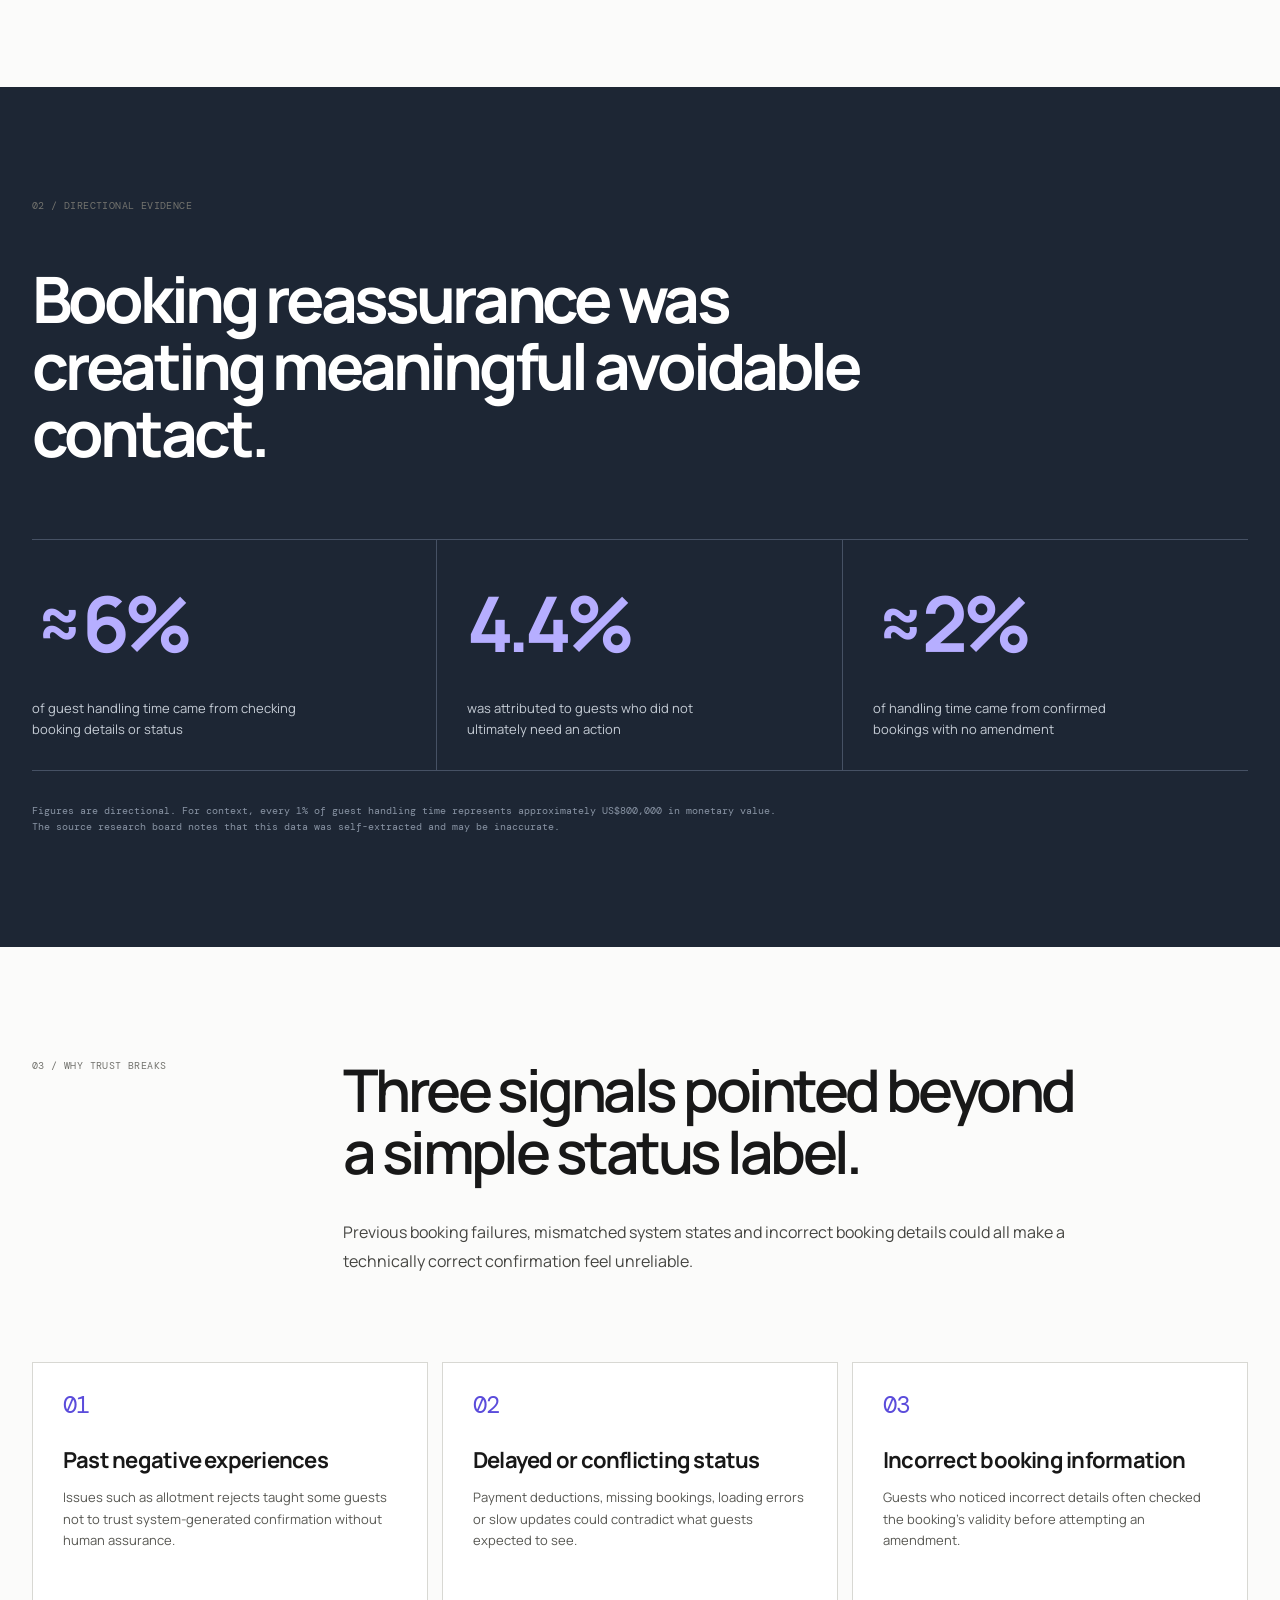
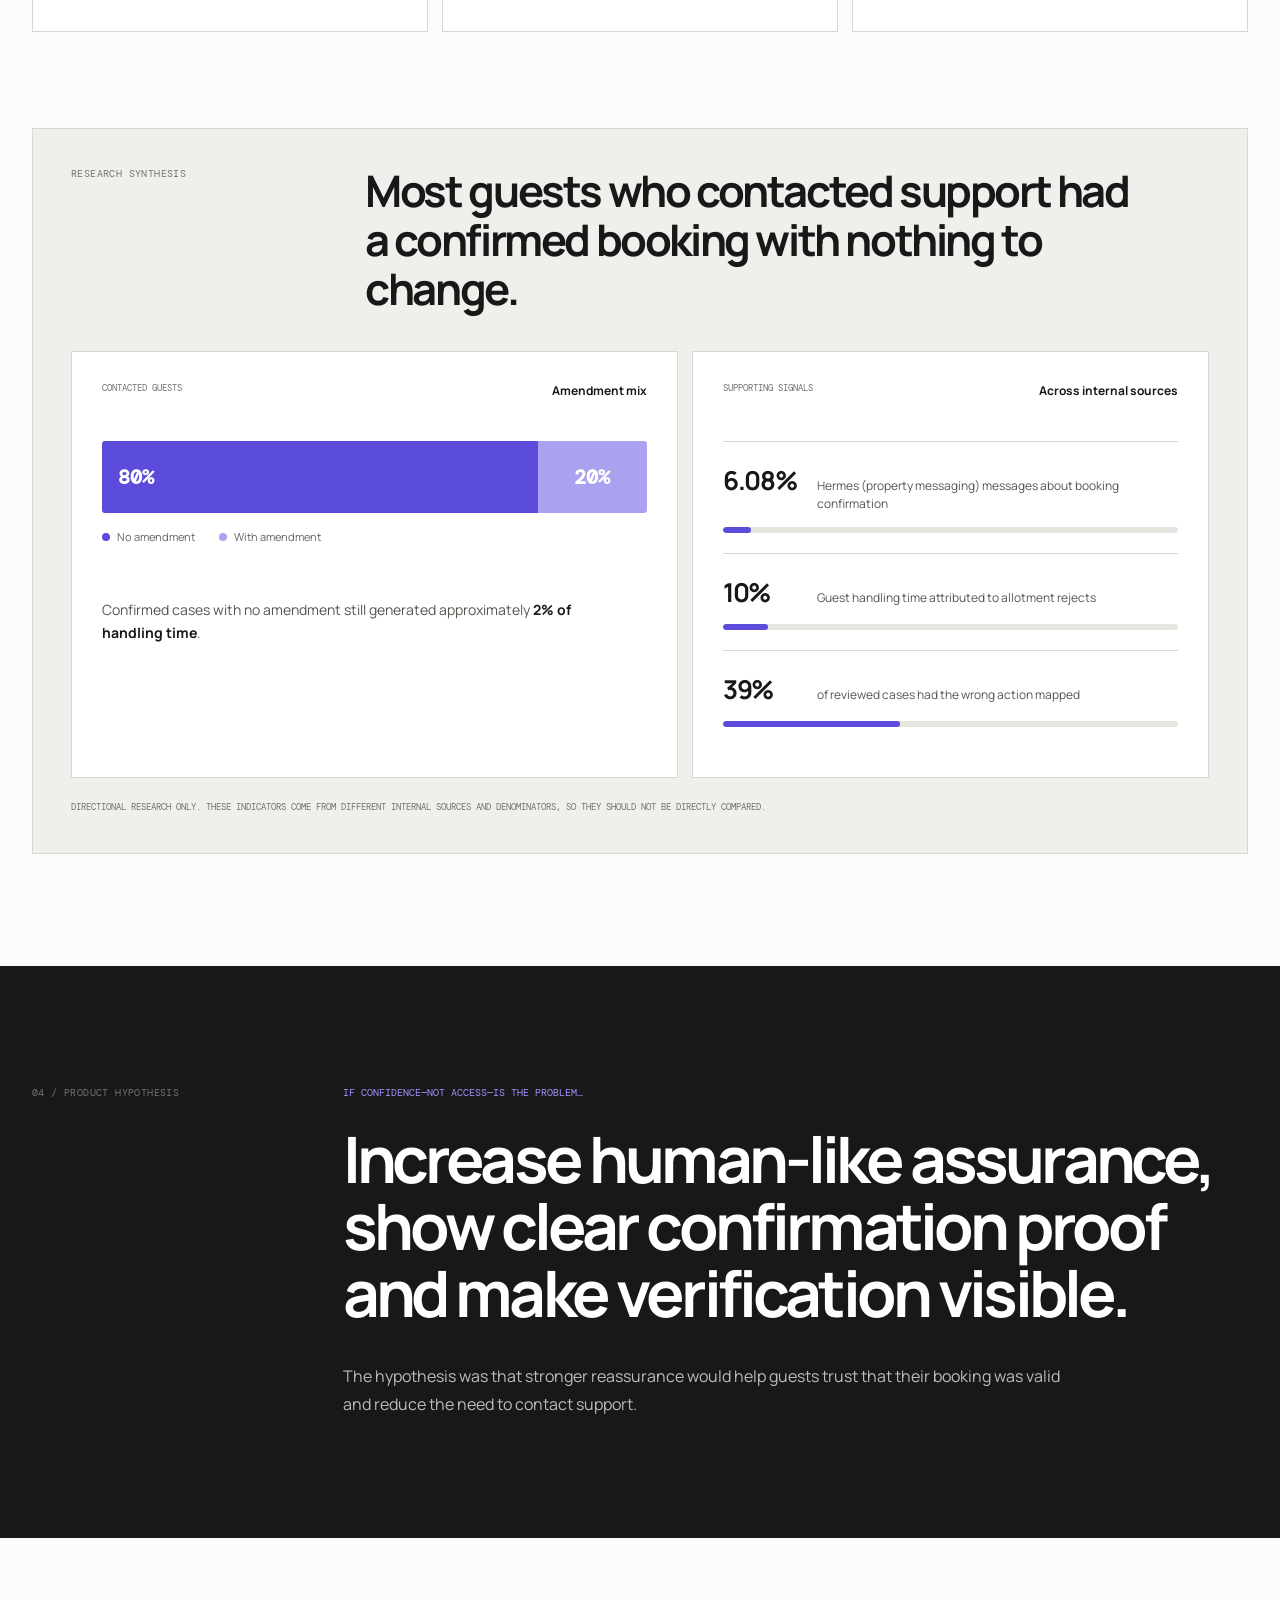
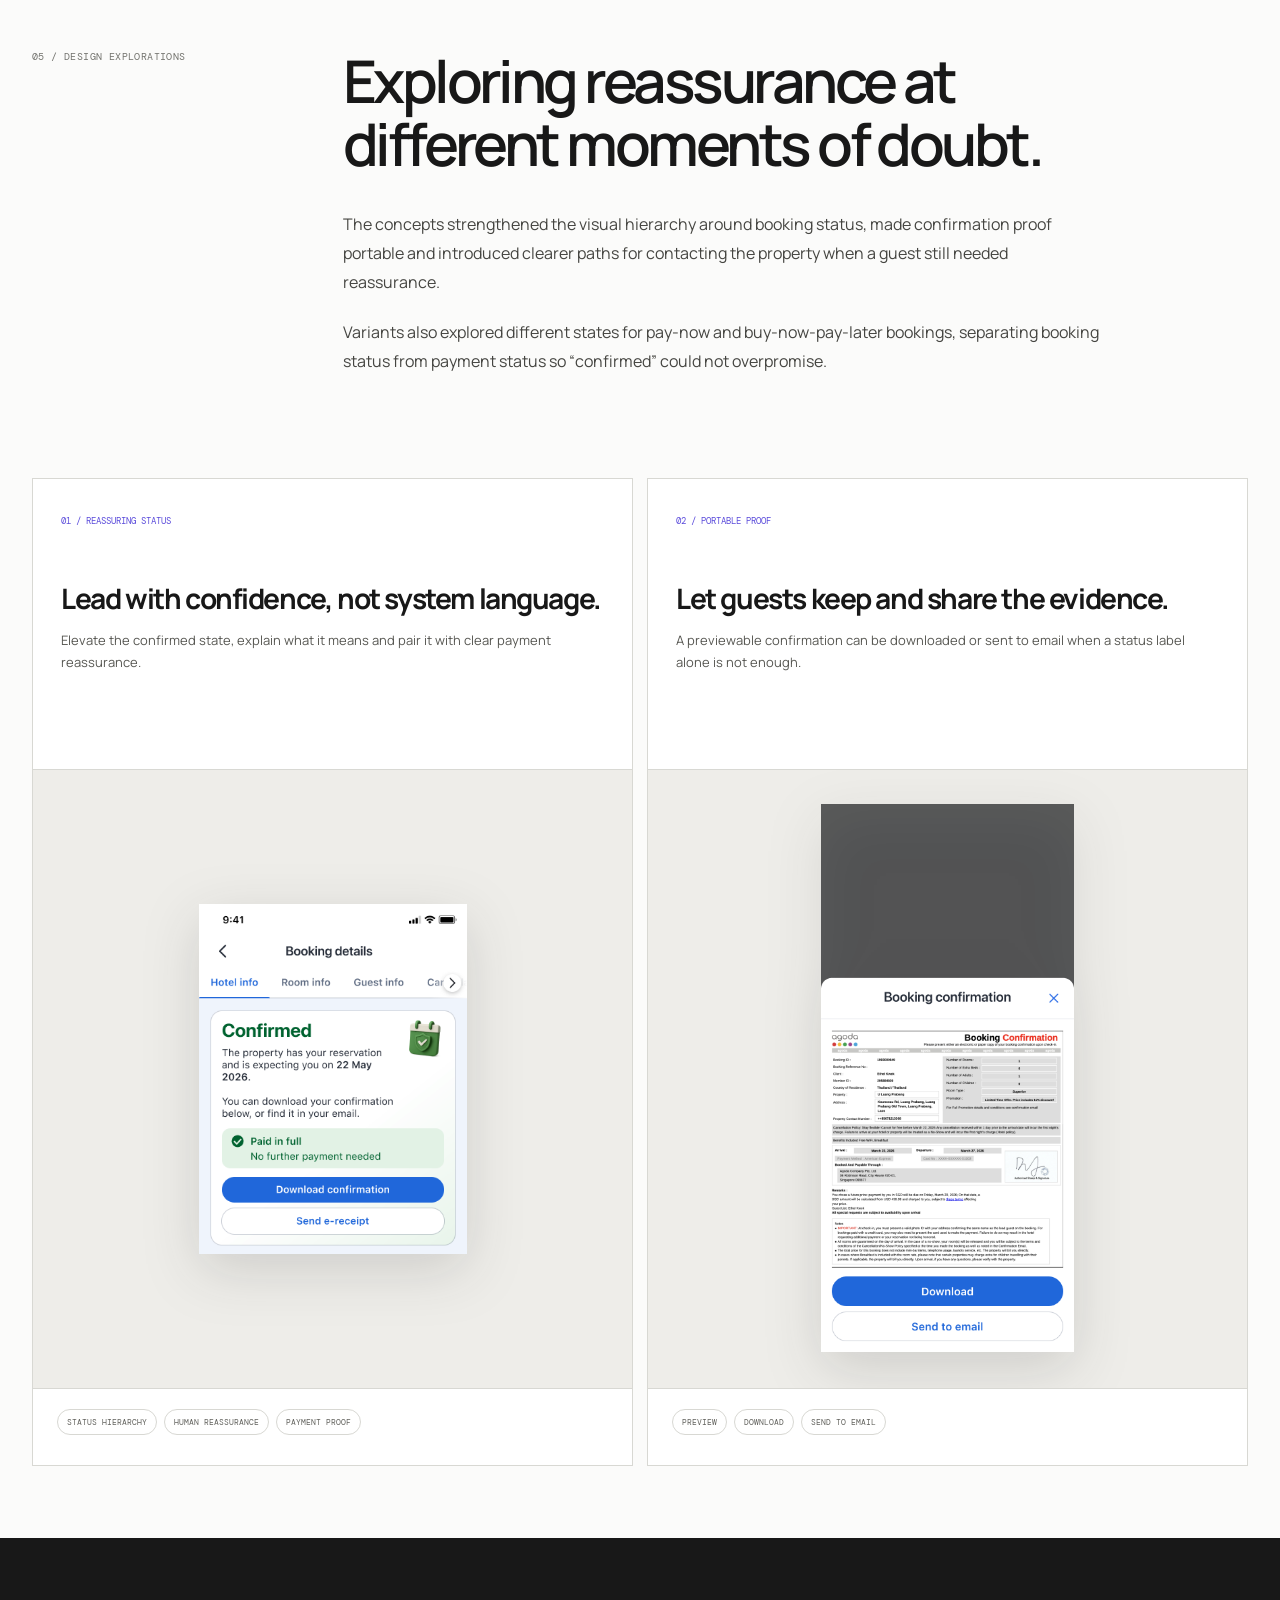
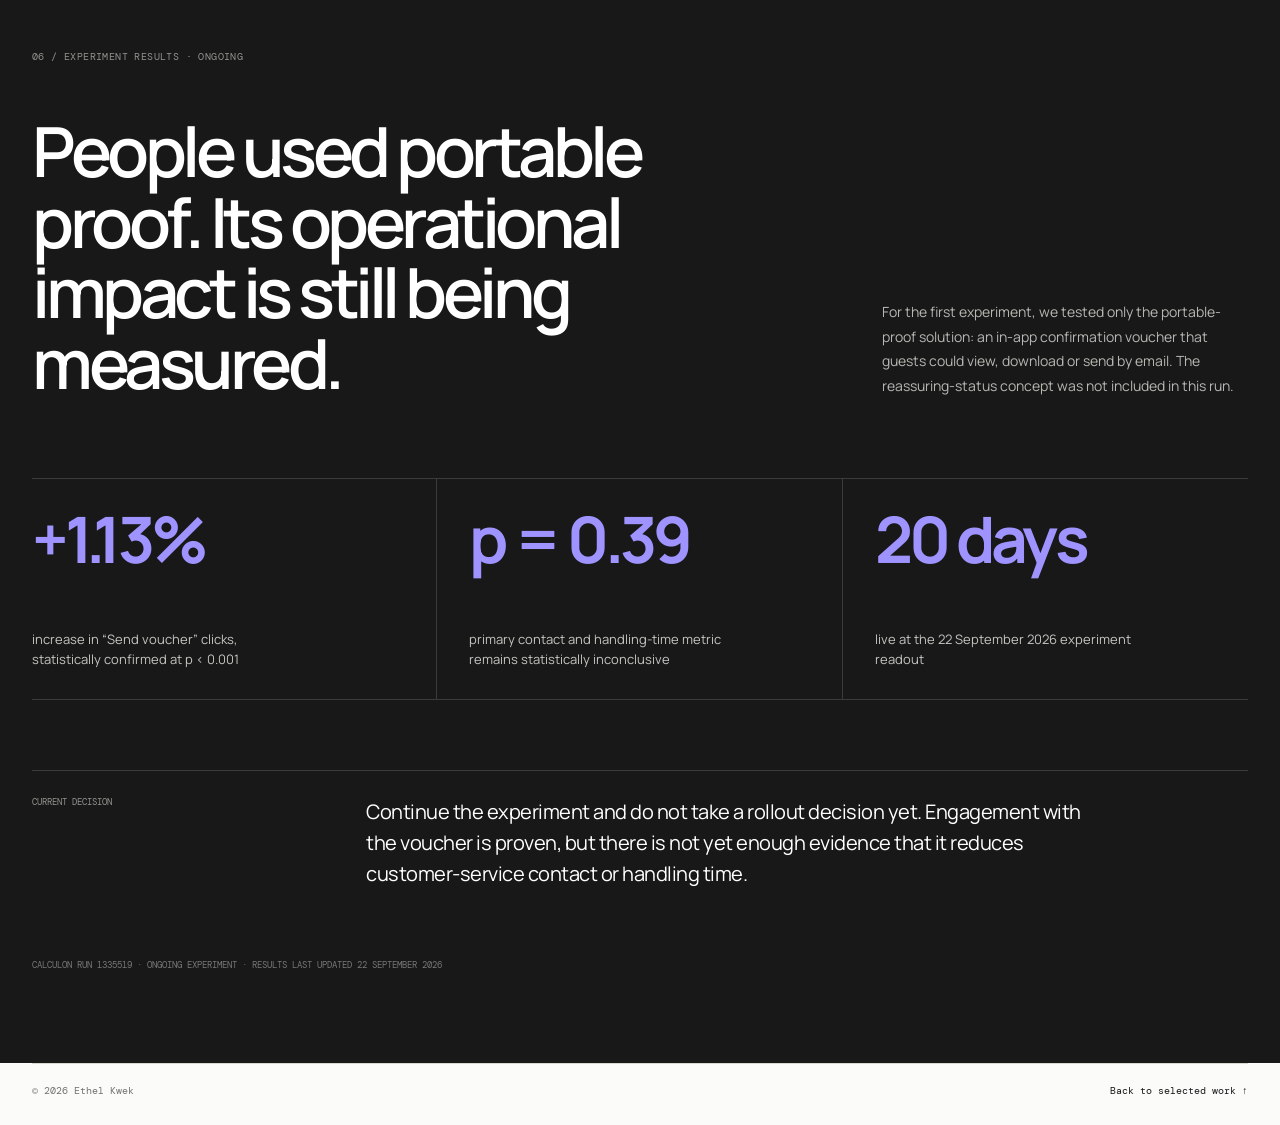
==== commit acf7041d: "Refine booking status project visuals" ====
--- a/building-trust-booking-status.html
+++ b/building-trust-booking-status.html
@@ -132,7 +132,7 @@
         <div class="exploration-story case-wrap">
           <article class="exploration-stage reassurance-stage">
             <header><span>01 / Reassuring status</span><h3>Lead with confidence, not system language.</h3><p>Elevate the confirmed state, explain what it means and pair it with clear payment reassurance.</p></header>
-            <div class="exploration-stage-visual"><img src="public/booking-status-hero.png" alt="Confirmed booking card with payment assurance and confirmation actions" /></div>
+            <div class="exploration-stage-visual"><img src="public/booking-status-reassuring-crop.png" alt="Updated booking-details screen focused on confirmed status and payment reassurance" /></div>
             <div class="exploration-tags"><span>Status hierarchy</span><span>Human reassurance</span><span>Payment proof</span></div>
           </article>
           <article class="exploration-stage proof-stage">
--- a/case-study.css
+++ b/case-study.css
@@ -164,3 +164,4 @@
 .hdb-browser-address { height:28px; padding:0 12px; display:flex; align-items:center; gap:8px; border:1px solid #dde0e2; border-radius:14px; background:#fff; }.hdb-browser-address span { color:#758088; font-size:12px; }.hdb-browser-address strong { overflow:hidden; color:#596068; font-size:9px; font-weight:500; text-overflow:ellipsis; white-space:nowrap; }.hdb-browser-more { color:#73797f; font-size:10px; letter-spacing:2px; }
 .hdb-browser-frame > img { display:block; width:100%; border:0; border-radius:0 0 13px 13px; box-shadow:none; }
 @media (max-width:620px) { .hdb-browser-tab { width:58vw; }.hdb-browser-address strong { font-size:8px; }.hdb-browser-toolbar { gap:8px; }.hdb-browser-actions { gap:7px; } }
+.proof-stage .exploration-stage-visual img { height:67.5%; max-height:67.5%; }
